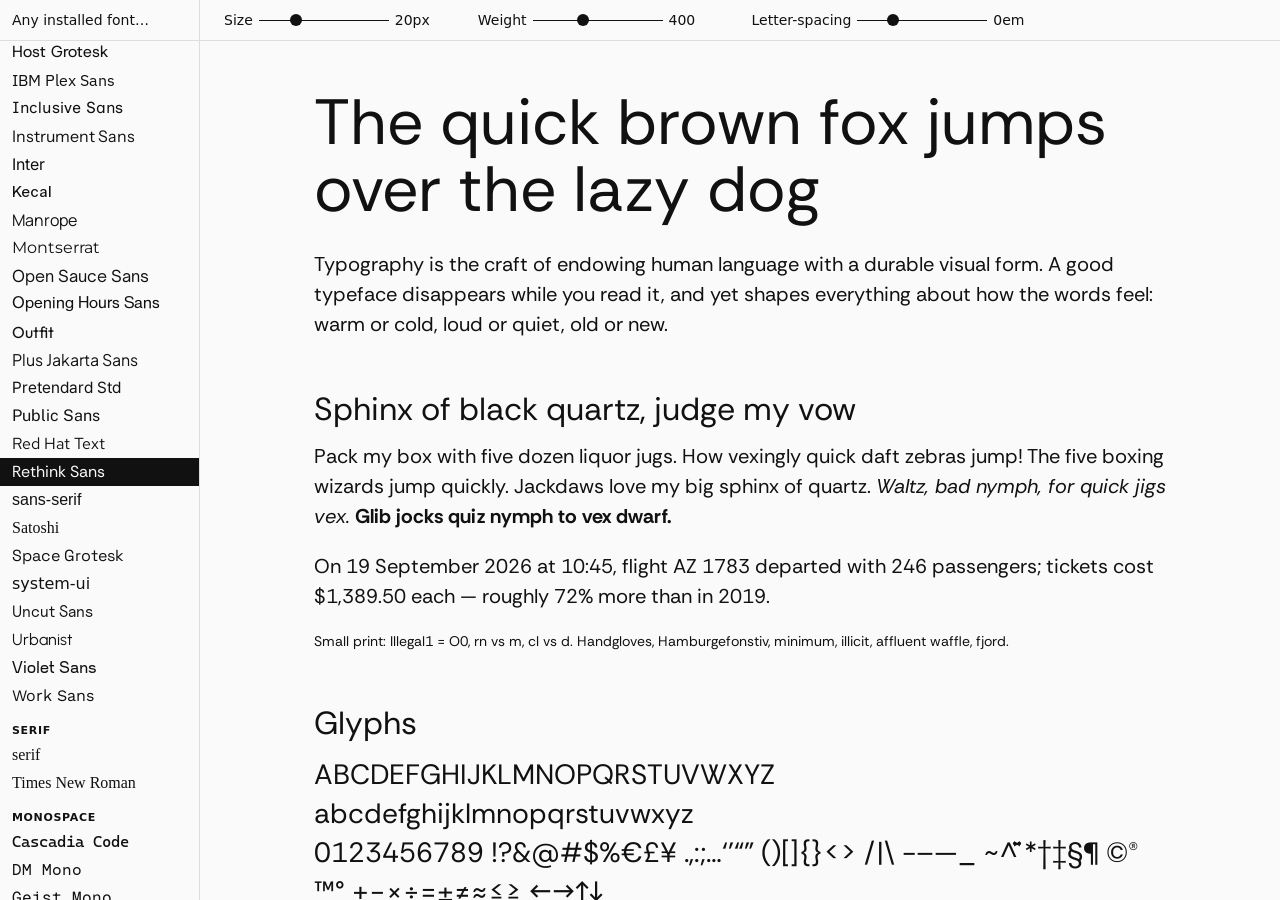
==== site/index.html @ 4ddc8535 "Gray for borders, scrollbars and hover; match bar heights" ====
<!DOCTYPE html>
<html lang="en">

<head>
  <meta charset="utf-8">
  <meta name="viewport" content="width=device-width, initial-scale=1">
  <title>typecase</title>
  <!-- fonts.css and fonts.js are generated: edit fonts.toml, then run `uv run build.py` -->
  <link rel="preconnect" href="https://fonts.googleapis.com">
  <link rel="preconnect" href="https://fonts.gstatic.com" crossorigin>
  <link rel="stylesheet" href="fonts.css">
  <style>
    /* the only colours on the page; gray is for borders, scrollbars and the hover highlight */
    :root {
      --light: #fafafa;
      --dark: #111;
      --gray: #ddd;
      --bar: 41px; /* height of the custom font field and the controls bar */
    }

    * {
      box-sizing: border-box;
    }

    body {
      margin: 0;
      height: 100vh;
      display: grid;
      grid-template-columns: 200px 1fr;
      background: var(--light);
      color: var(--dark);
      font: 14px system-ui, sans-serif;
    }

    /* thin scrollbars that only show while the pointer is over the pane */
    #fonts,
    #scroll {
      scrollbar-width: thin;
      scrollbar-color: transparent transparent;
    }

    #fonts:hover,
    #scroll:hover {
      scrollbar-color: var(--gray) transparent;
    }

    /* left panel: custom font field on top, scrolling font list below */
    aside {
      display: flex;
      flex-direction: column;
      min-height: 0;
      border-right: 1px solid var(--gray);
    }

    #fonts {
      flex: 1;
      overflow-y: auto;
    }

    #custom {
      width: 100%;
      padding: 0 12px;
      height: var(--bar);
      flex: none;
      border: 0;
      border-bottom: 1px solid var(--gray);
      background: none;
      color: inherit;
      font: inherit;
      outline: none;
    }

    #custom::placeholder {
      color: inherit;
      opacity: 1;
    }

    #fonts button {
      display: block;
      width: 100%;
      padding: 4px 12px;
      border: 0;
      background: none;
      color: inherit;
      font-size: 16px;
      line-height: 20px; /* fixed, so rows don't shift as each font loads */
      text-align: left;
      white-space: nowrap;
      overflow: hidden;
      text-overflow: ellipsis;
      cursor: pointer;
    }

    #fonts h2 {
      margin: 0;
      padding: 14px 12px 4px;
      font-size: 11px;
      font-weight: 600;
      text-transform: uppercase;
      letter-spacing: 0.06em;
    }

    #fonts button:hover {
      background: var(--gray);
    }

    #fonts button[aria-pressed="true"] {
      background: var(--dark);
      color: var(--light);
    }

    /* installed-only font that this device doesn't have */
    #fonts button.missing {
      text-decoration: line-through;
    }

    /* right side: top bar + sample */
    main {
      display: flex;
      flex-direction: column;
      min-width: 0;
      min-height: 0;
    }

    #controls {
      display: flex;
      flex-wrap: wrap;
      gap: 8px 20px;
      align-items: center;
      min-height: var(--bar); /* one row matches the custom font field; grows when it wraps */
      padding: 6px 24px;
      border-bottom: 1px solid var(--gray);
    }

    #controls label {
      display: flex;
      align-items: center;
      gap: 6px;
    }

    /* sliders drawn by hand: the native ones bring their own greys */
    #controls input {
      margin: 0;
      width: 130px;
      height: 16px;
      appearance: none;
      background: linear-gradient(var(--dark), var(--dark)) center / 100% 1px no-repeat;
      cursor: pointer;
    }

    #controls input::-webkit-slider-thumb {
      appearance: none;
      width: 12px;
      height: 12px;
      border-radius: 50%;
      background: var(--dark);
    }

    #controls input::-moz-range-thumb {
      width: 12px;
      height: 12px;
      border: 0;
      border-radius: 50%;
      background: var(--dark);
    }

    #controls span {
      min-width: 4.5em;
      font-variant-numeric: tabular-nums;
    }

    #scroll {
      flex: 1;
      overflow-y: auto;
    }

    #sample {
      max-width: 900px;
      margin: 0 auto;
      padding: 48px 24px;
      font-size: 20px;
      outline: none;
    }

    /* set per element so em scales with each element's own font size */
    #sample,
    #sample * {
      letter-spacing: calc(var(--tracking, 0) * 1em);
    }

    /* headings follow the weight slider; <strong> stays relatively bolder */
    #sample h1,
    #sample h2 {
      font-weight: inherit;
    }

    #sample h1 {
      font-size: 3.2em;
      line-height: 1.05;
      margin: 0 0 0.4em;
    }

    #sample h2 {
      font-size: 1.6em;
      line-height: 1.2;
      margin: 1.6em 0 0.4em;
    }

    #sample p {
      line-height: 1.5;
      margin: 0 0 1em;
    }

    #sample .glyphs {
      font-size: 1.4em;
      line-height: 1.4;
      word-break: break-all;
    }

    #sample .small {
      font-size: 0.7em;
    }
  </style>
</head>

<body>

  <aside>
    <input type="text" id="custom" placeholder="Any installed font…">
    <nav id="fonts"></nav>
  </aside>

  <main>
    <div id="controls">
      <label>Size
        <input type="range" id="size" min="10" max="48" value="20">
        <span id="sizeLabel"></span>
      </label>
      <label>Weight
        <input type="range" id="weight" min="100" max="900" step="100" value="400">
        <span id="weightLabel"></span>
      </label>
      <label>Letter-spacing
        <input type="range" id="tracking" min="-0.1" max="0.3" step="0.005" value="0">
        <span id="trackingLabel"></span>
      </label>
    </div>

    <div id="scroll">
      <!-- contenteditable: click and type to try your own text -->
      <div id="sample" contenteditable="true" spellcheck="false">
        <h1>The quick brown fox jumps over the lazy dog</h1>
        <p>Typography is the craft of endowing human language with a durable visual form. A good typeface disappears
          while you read it, and yet shapes everything about how the words feel: warm or cold, loud or quiet, old or
          new.</p>

        <h2>Sphinx of black quartz, judge my vow</h2>
        <p>Pack my box with five dozen liquor jugs. How vexingly quick daft zebras jump! The five boxing wizards jump
          quickly. Jackdaws love my big sphinx of quartz. <em>Waltz, bad nymph, for quick jigs vex.</em> <strong>Glib
            jocks quiz nymph to vex dwarf.</strong></p>
        <p>On 19 September 2026 at 10:45, flight AZ 1783 departed with 246 passengers; tickets cost $1,389.50 each —
          roughly 72% more than in 2019.</p>
        <p class="small">Small print: Illegal1 = O0, rn vs m, cl vs d. Handgloves, Hamburgefonstiv, minimum, illicit,
          affluent waffle, fjord.</p>

        <h2>Glyphs</h2>
        <p class="glyphs">ABCDEFGHIJKLMNOPQRSTUVWXYZ<br>abcdefghijklmnopqrstuvwxyz<br>0123456789 !?&amp;@#$%€£¥
          .,:;…‘’“” ()[]{}&lt;&gt; /|\ -–—_ ~^`´¨ *†‡§¶ ©®™° +−×÷=±≠≈≤≥ ←→↑↓</p>
      </div>
    </div>
  </main>

  <script src="fonts.js"></script>
  <script>
    // FONTS and INSTALLED_ONLY come from fonts.js; each category is alpha-sorted automatically
    // generic keywords must stay unquoted, or CSS treats them as family names
    const GENERIC = ['system-ui', 'serif', 'sans-serif', 'monospace', 'cursive', 'fantasy', 'ui-serif', 'ui-sans-serif', 'ui-monospace', 'ui-rounded'];
    const cssFamily = name => GENERIC.includes(name.toLowerCase()) ? name.toLowerCase() : `"${name}"`;

    const $ = id => document.getElementById(id);
    const sample = $('sample'), list = $('fonts'), custom = $('custom');
    const size = $('size'), weight = $('weight'), tracking = $('tracking');

    // an installed font changes the text width against at least one of two different fallbacks
    const ctx = document.createElement('canvas').getContext('2d');
    const width = family => { ctx.font = `72px ${family}`; return ctx.measureText('mmwwli 0O1').width; };
    const isInstalled = name => ['serif', 'monospace'].some(g => width(`"${name}", ${g}`) !== width(g));

    let current = 'Rethink Sans';  // font shown on load

    for (const [category, names] of Object.entries(FONTS)) {
      const h = document.createElement('h2');
      h.textContent = category;
      list.append(h);
      names.sort((a, b) => a.localeCompare(b, 'en', { sensitivity: 'base' }));
      for (const name of names) {
        const b = document.createElement('button');
        b.textContent = name;
        b.style.fontFamily = cssFamily(name);
        b.addEventListener('click', () => { current = name; custom.value = ''; update(); });
        if (INSTALLED_ONLY.includes(name) && !isInstalled(name)) {
          b.className = 'missing';
          b.style.fontFamily = '';
          b.title = "Can't be hosted (license), so it only shows on devices that have it installed";
        }
        list.append(b);
      }
    }

    function update() {
      // custom field wins if filled in; fallback font makes a missing font obvious
      const name = custom.value.trim() || current;
      sample.style.fontFamily = `${cssFamily(name)}, "Comic Sans MS", cursive`;
      sample.style.fontSize = size.value + 'px';
      sample.style.fontWeight = weight.value;
      sample.style.setProperty('--tracking', tracking.value);

      $('sizeLabel').textContent = size.value + 'px';
      $('weightLabel').textContent = weight.value;
      $('trackingLabel').textContent = tracking.value + 'em';
      for (const b of list.querySelectorAll('button'))
        b.setAttribute('aria-pressed', !custom.value.trim() && b.textContent === current);
    }

    // double-click a slider to reset it
    for (const slider of [size, weight, tracking]) {
      slider.addEventListener('input', update);
      slider.addEventListener('dblclick', () => { slider.value = slider.defaultValue; update(); });
    }
    custom.addEventListener('input', update);
    update();
    list.querySelector('[aria-pressed="true"]')?.scrollIntoView({ block: 'center' });
  </script>
</body>

</html>
---- site/fonts.css ----
/* generated by build.py from fonts.toml, do not edit */
@import url("https://fonts.googleapis.com/css2?family=Cascadia+Code:ital,wght@0,200..700;1,200..700&family=DM+Mono:ital,wght@0,300;0,400;0,500;1,300;1,400;1,500&family=DM+Sans:ital,wght@0,100..1000;1,100..1000&family=Geist:ital,wght@0,100..900;1,100..900&family=Geist+Mono:ital,wght@0,100..900;1,100..900&family=Geist+Pixel&family=Google+Sans+Code:ital,wght@0,300..800;1,300..800&family=Host+Grotesk:ital,wght@0,300..800;1,300..800&family=IBM+Plex+Mono:ital,wght@0,100;0,200;0,300;0,400;0,500;0,600;0,700;1,100;1,200;1,300;1,400;1,500;1,600;1,700&family=IBM+Plex+Sans:ital,wght@0,100..700;1,100..700&family=Inclusive+Sans:ital,wght@0,300..700;1,300..700&family=Inconsolata:wght@200..900&display=swap");
@import url("https://fonts.googleapis.com/css2?family=Instrument+Sans:ital,wght@0,400..700;1,400..700&family=Inter:ital,wght@0,100..900;1,100..900&family=JetBrains+Mono:ital,wght@0,100..800;1,100..800&family=Manrope:wght@200..800&family=Montserrat:ital,wght@0,100..900;1,100..900&family=Outfit:wght@100..900&family=Plus+Jakarta+Sans:ital,wght@0,200..800;1,200..800&family=Public+Sans:ital,wght@0,100..900;1,100..900&family=Red+Hat+Mono:ital,wght@0,300..700;1,300..700&family=Red+Hat+Text:ital,wght@0,300..700;1,300..700&family=Reddit+Mono:wght@200..900&family=Rethink+Sans:ital,wght@0,400..800;1,400..800&display=swap");
@import url("https://fonts.googleapis.com/css2?family=Space+Grotesk:wght@300..700&family=Space+Mono:ital,wght@0,400;0,700;1,400;1,700&family=Urbanist:ital,wght@0,100..900;1,100..900&family=Victor+Mono:ital,wght@0,100..700;1,100..700&family=Work+Sans:ital,wght@0,100..900;1,100..900&display=swap");
@import url("https://api.fontshare.com/v2/css?f[]=general-sans@1,2&display=swap");
@import url("https://api.fontshare.com/v2/css?f[]=satoshi@1,2&display=swap");

@font-face {
  font-family: "Apfel Grotezk";
  src: url("fonts/apfel-grotezk/apfelgrotezk-brukt.woff2") format("woff2");
  font-weight: 300;
  font-style: normal;
  font-display: swap;
}

@font-face {
  font-family: "Apfel Grotezk";
  src: url("fonts/apfel-grotezk/apfelgrotezk-regular.woff2") format("woff2");
  font-weight: 400;
  font-style: normal;
  font-display: swap;
}

@font-face {
  font-family: "Apfel Grotezk";
  src: url("fonts/apfel-grotezk/apfelgrotezk-mittel.woff2") format("woff2");
  font-weight: 500;
  font-style: normal;
  font-display: swap;
}

@font-face {
  font-family: "Apfel Grotezk";
  src: url("fonts/apfel-grotezk/apfelgrotezk-fett.woff2") format("woff2");
  font-weight: 700;
  font-style: normal;
  font-display: swap;
}

@font-face {
  font-family: "Apfel Grotezk";
  src: url("fonts/apfel-grotezk/apfelgrotezk-satt.woff2") format("woff2");
  font-weight: 900;
  font-style: normal;
  font-display: swap;
}

@font-face {
  font-family: "Aspekta";
  src: url("fonts/aspekta/aspekta-50.woff2") format("woff2");
  font-weight: 50;
  font-style: normal;
  font-display: swap;
}

@font-face {
  font-family: "Aspekta";
  src: url("fonts/aspekta/aspekta-100.woff2") format("woff2");
  font-weight: 100;
  font-style: normal;
  font-display: swap;
}

@font-face {
  font-family: "Aspekta";
  src: url("fonts/aspekta/aspekta-150.woff2") format("woff2");
  font-weight: 150;
  font-style: normal;
  font-display: swap;
}

@font-face {
  font-family: "Aspekta";
  src: url("fonts/aspekta/aspekta-200.woff2") format("woff2");
  font-weight: 200;
  font-style: normal;
  font-display: swap;
}

@font-face {
  font-family: "Aspekta";
  src: url("fonts/aspekta/aspekta-250.woff2") format("woff2");
  font-weight: 250;
  font-style: normal;
  font-display: swap;
}

@font-face {
  font-family: "Aspekta";
  src: url("fonts/aspekta/aspekta-300.woff2") format("woff2");
  font-weight: 300;
  font-style: normal;
  font-display: swap;
}

@font-face {
  font-family: "Aspekta";
  src: url("fonts/aspekta/aspekta-350.woff2") format("woff2");
  font-weight: 350;
  font-style: normal;
  font-display: swap;
}

@font-face {
  font-family: "Aspekta";
  src: url("fonts/aspekta/aspekta-400.woff2") format("woff2");
  font-weight: 400;
  font-style: normal;
  font-display: swap;
}

@font-face {
  font-family: "Aspekta";
  src: url("fonts/aspekta/aspekta-450.woff2") format("woff2");
  font-weight: 450;
  font-style: normal;
  font-display: swap;
}

@font-face {
  font-family: "Aspekta";
  src: url("fonts/aspekta/aspekta-500.woff2") format("woff2");
  font-weight: 500;
  font-style: normal;
  font-display: swap;
}

@font-face {
  font-family: "Aspekta";
  src: url("fonts/aspekta/aspekta-550.woff2") format("woff2");
  font-weight: 550;
  font-style: normal;
  font-display: swap;
}

@font-face {
  font-family: "Aspekta";
  src: url("fonts/aspekta/aspekta-600.woff2") format("woff2");
  font-weight: 600;
  font-style: normal;
  font-display: swap;
}

@font-face {
  font-family: "Aspekta";
  src: url("fonts/aspekta/aspekta-650.woff2") format("woff2");
  font-weight: 650;
  font-style: normal;
  font-display: swap;
}

@font-face {
  font-family: "Aspekta";
  src: url("fonts/aspekta/aspekta-700.woff2") format("woff2");
  font-weight: 700;
  font-style: normal;
  font-display: swap;
}

@font-face {
  font-family: "Aspekta";
  src: url("fonts/aspekta/aspekta-750.woff2") format("woff2");
  font-weight: 750;
  font-style: normal;
  font-display: swap;
}

@font-face {
  font-family: "Aspekta";
  src: url("fonts/aspekta/aspekta-800.woff2") format("woff2");
  font-weight: 800;
  font-style: normal;
  font-display: swap;
}

@font-face {
  font-family: "Aspekta";
  src: url("fonts/aspekta/aspekta-850.woff2") format("woff2");
  font-weight: 850;
  font-style: normal;
  font-display: swap;
}

@font-face {
  font-family: "Aspekta";
  src: url("fonts/aspekta/aspekta-900.woff2") format("woff2");
  font-weight: 900;
  font-style: normal;
  font-display: swap;
}

@font-face {
  font-family: "Aspekta";
  src: url("fonts/aspekta/aspekta-950.woff2") format("woff2");
  font-weight: 950;
  font-style: normal;
  font-display: swap;
}

@font-face {
  font-family: "Aspekta";
  src: url("fonts/aspekta/aspekta-1000.woff2") format("woff2");
  font-weight: 1000;
  font-style: normal;
  font-display: swap;
}

@font-face {
  font-family: "AUTHENTIC Sans";
  src: url("fonts/authentic-sans/authentic-sans-60.woff2") format("woff2");
  font-weight: 300;
  font-style: normal;
  font-display: swap;
}

@font-face {
  font-family: "AUTHENTIC Sans";
  src: url("fonts/authentic-sans/authentic-sans-90.woff2") format("woff2");
  font-weight: 400;
  font-style: normal;
  font-display: swap;
}

@font-face {
  font-family: "AUTHENTIC Sans";
  src: url("fonts/authentic-sans/authentic-sans-130.woff2") format("woff2");
  font-weight: 600;
  font-style: normal;
  font-display: swap;
}

@font-face {
  font-family: "AUTHENTIC Sans";
  src: url("fonts/authentic-sans/authentic-sans-150.woff2") format("woff2");
  font-weight: 700;
  font-style: normal;
  font-display: swap;
}

@font-face {
  font-family: "BDO Grotesk";
  src: url("fonts/bdo-grotesk/bdogrotesk-light.woff2") format("woff2");
  font-weight: 300;
  font-style: normal;
  font-display: swap;
}

@font-face {
  font-family: "BDO Grotesk";
  src: url("fonts/bdo-grotesk/bdogrotesk-regular.woff2") format("woff2");
  font-weight: 400;
  font-style: normal;
  font-display: swap;
}

@font-face {
  font-family: "BDO Grotesk";
  src: url("fonts/bdo-grotesk/bdogrotesk-medium.woff2") format("woff2");
  font-weight: 500;
  font-style: normal;
  font-display: swap;
}

@font-face {
  font-family: "BDO Grotesk";
  src: url("fonts/bdo-grotesk/bdogrotesk-demibold.woff2") format("woff2");
  font-weight: 600;
  font-style: normal;
  font-display: swap;
}

@font-face {
  font-family: "BDO Grotesk";
  src: url("fonts/bdo-grotesk/bdogrotesk-bold.woff2") format("woff2");
  font-weight: 700;
  font-style: normal;
  font-display: swap;
}

@font-face {
  font-family: "BDO Grotesk";
  src: url("fonts/bdo-grotesk/bdogrotesk-extrabold.woff2") format("woff2");
  font-weight: 800;
  font-style: normal;
  font-display: swap;
}

@font-face {
  font-family: "BDO Grotesk";
  src: url("fonts/bdo-grotesk/bdogrotesk-black.woff2") format("woff2");
  font-weight: 900;
  font-style: normal;
  font-display: swap;
}

@font-face {
  font-family: "Breite Grotesk";
  src: url("fonts/breite-grotesk/breitegrotesk-regular.woff2") format("woff2");
  font-weight: 400;
  font-style: normal;
  font-display: swap;
}

@font-face {
  font-family: "Haskoy";
  src: url("fonts/haskoy/haskoy-thin.woff2") format("woff2");
  font-weight: 100;
  font-style: normal;
  font-display: swap;
}

@font-face {
  font-family: "Haskoy";
  src: url("fonts/haskoy/haskoy-extralight.woff2") format("woff2");
  font-weight: 200;
  font-style: normal;
  font-display: swap;
}

@font-face {
  font-family: "Haskoy";
  src: url("fonts/haskoy/haskoy-light.woff2") format("woff2");
  font-weight: 300;
  font-style: normal;
  font-display: swap;
}

@font-face {
  font-family: "Haskoy";
  src: url("fonts/haskoy/haskoy-regular.woff2") format("woff2");
  font-weight: 400;
  font-style: normal;
  font-display: swap;
}

@font-face {
  font-family: "Haskoy";
  src: url("fonts/haskoy/haskoy-medium.woff2") format("woff2");
  font-weight: 500;
  font-style: normal;
  font-display: swap;
}

@font-face {
  font-family: "Haskoy";
  src: url("fonts/haskoy/haskoy-semibold.woff2") format("woff2");
  font-weight: 600;
  font-style: normal;
  font-display: swap;
}

@font-face {
  font-family: "Haskoy";
  src: url("fonts/haskoy/haskoy-bold.woff2") format("woff2");
  font-weight: 700;
  font-style: normal;
  font-display: swap;
}

@font-face {
  font-family: "Haskoy";
  src: url("fonts/haskoy/haskoy-extrabold.woff2") format("woff2");
  font-weight: 800;
  font-style: normal;
  font-display: swap;
}

@font-face {
  font-family: "Haskoy";
  src: url("fonts/haskoy/haskoy-thinitalic.woff2") format("woff2");
  font-weight: 100;
  font-style: italic;
  font-display: swap;
}

@font-face {
  font-family: "Haskoy";
  src: url("fonts/haskoy/haskoy-extralightitalic.woff2") format("woff2");
  font-weight: 200;
  font-style: italic;
  font-display: swap;
}

@font-face {
  font-family: "Haskoy";
  src: url("fonts/haskoy/haskoy-lightitalic.woff2") format("woff2");
  font-weight: 300;
  font-style: italic;
  font-display: swap;
}

@font-face {
  font-family: "Haskoy";
  src: url("fonts/haskoy/haskoy-italic.woff2") format("woff2");
  font-weight: 400;
  font-style: italic;
  font-display: swap;
}

@font-face {
  font-family: "Haskoy";
  src: url("fonts/haskoy/haskoy-mediumitalic.woff2") format("woff2");
  font-weight: 500;
  font-style: italic;
  font-display: swap;
}

@font-face {
  font-family: "Haskoy";
  src: url("fonts/haskoy/haskoy-semibolditalic.woff2") format("woff2");
  font-weight: 600;
  font-style: italic;
  font-display: swap;
}

@font-face {
  font-family: "Haskoy";
  src: url("fonts/haskoy/haskoy-bolditalic.woff2") format("woff2");
  font-weight: 700;
  font-style: italic;
  font-display: swap;
}

@font-face {
  font-family: "Haskoy";
  src: url("fonts/haskoy/haskoy-extrabolditalic.woff2") format("woff2");
  font-weight: 800;
  font-style: italic;
  font-display: swap;
}

@font-face {
  font-family: "Ioskeley Mono";
  src: url("fonts/ioskeley-mono/ioskeleymono-thin.woff2") format("woff2");
  font-weight: 100;
  font-style: normal;
  font-display: swap;
}

@font-face {
  font-family: "Ioskeley Mono";
  src: url("fonts/ioskeley-mono/ioskeleymono-extralight.woff2") format("woff2");
  font-weight: 200;
  font-style: normal;
  font-display: swap;
}

@font-face {
  font-family: "Ioskeley Mono";
  src: url("fonts/ioskeley-mono/ioskeleymono-light.woff2") format("woff2");
  font-weight: 300;
  font-style: normal;
  font-display: swap;
}

@font-face {
  font-family: "Ioskeley Mono";
  src: url("fonts/ioskeley-mono/ioskeleymono-semilight.woff2") format("woff2");
  font-weight: 350;
  font-style: normal;
  font-display: swap;
}

@font-face {
  font-family: "Ioskeley Mono";
  src: url("fonts/ioskeley-mono/ioskeleymono-regular.woff2") format("woff2");
  font-weight: 400;
  font-style: normal;
  font-display: swap;
}

@font-face {
  font-family: "Ioskeley Mono";
  src: url("fonts/ioskeley-mono/ioskeleymono-medium.woff2") format("woff2");
  font-weight: 500;
  font-style: normal;
  font-display: swap;
}

@font-face {
  font-family: "Ioskeley Mono";
  src: url("fonts/ioskeley-mono/ioskeleymono-semibold.woff2") format("woff2");
  font-weight: 600;
  font-style: normal;
  font-display: swap;
}

@font-face {
  font-family: "Ioskeley Mono";
  src: url("fonts/ioskeley-mono/ioskeleymono-bold.woff2") format("woff2");
  font-weight: 700;
  font-style: normal;
  font-display: swap;
}

@font-face {
  font-family: "Ioskeley Mono";
  src: url("fonts/ioskeley-mono/ioskeleymono-extrabold.woff2") format("woff2");
  font-weight: 800;
  font-style: normal;
  font-display: swap;
}

@font-face {
  font-family: "Ioskeley Mono";
  src: url("fonts/ioskeley-mono/ioskeleymono-black.woff2") format("woff2");
  font-weight: 900;
  font-style: normal;
  font-display: swap;
}

@font-face {
  font-family: "Ioskeley Mono";
  src: url("fonts/ioskeley-mono/ioskeleymono-thinitalic.woff2") format("woff2");
  font-weight: 100;
  font-style: italic;
  font-display: swap;
}

@font-face {
  font-family: "Ioskeley Mono";
  src: url("fonts/ioskeley-mono/ioskeleymono-extralightitalic.woff2") format("woff2");
  font-weight: 200;
  font-style: italic;
  font-display: swap;
}

@font-face {
  font-family: "Ioskeley Mono";
  src: url("fonts/ioskeley-mono/ioskeleymono-lightitalic.woff2") format("woff2");
  font-weight: 300;
  font-style: italic;
  font-display: swap;
}

@font-face {
  font-family: "Ioskeley Mono";
  src: url("fonts/ioskeley-mono/ioskeleymono-semilightitalic.woff2") format("woff2");
  font-weight: 350;
  font-style: italic;
  font-display: swap;
}

@font-face {
  font-family: "Ioskeley Mono";
  src: url("fonts/ioskeley-mono/ioskeleymono-italic.woff2") format("woff2");
  font-weight: 400;
  font-style: italic;
  font-display: swap;
}

@font-face {
  font-family: "Ioskeley Mono";
  src: url("fonts/ioskeley-mono/ioskeleymono-mediumitalic.woff2") format("woff2");
  font-weight: 500;
  font-style: italic;
  font-display: swap;
}

@font-face {
  font-family: "Ioskeley Mono";
  src: url("fonts/ioskeley-mono/ioskeleymono-semibolditalic.woff2") format("woff2");
  font-weight: 600;
  font-style: italic;
  font-display: swap;
}

@font-face {
  font-family: "Ioskeley Mono";
  src: url("fonts/ioskeley-mono/ioskeleymono-bolditalic.woff2") format("woff2");
  font-weight: 700;
  font-style: italic;
  font-display: swap;
}

@font-face {
  font-family: "Ioskeley Mono";
  src: url("fonts/ioskeley-mono/ioskeleymono-extrabolditalic.woff2") format("woff2");
  font-weight: 800;
  font-style: italic;
  font-display: swap;
}

@font-face {
  font-family: "Ioskeley Mono";
  src: url("fonts/ioskeley-mono/ioskeleymono-blackitalic.woff2") format("woff2");
  font-weight: 900;
  font-style: italic;
  font-display: swap;
}

@font-face {
  font-family: "Kecal";
  src: url("fonts/kecal/kecalvf.woff2") format("woff2");
  font-weight: 200 800;
  font-style: normal;
  font-display: swap;
}

@font-face {
  font-family: "Monaspace Neon Var";
  src: url("fonts/monaspace-neon-var/monaspace-neon-var.woff2") format("woff2");
  font-weight: 200 800;
  font-stretch: 100% 125%;
  font-style: oblique -0deg 11deg;
  font-display: swap;
}

@font-face {
  font-family: "Open Sauce Sans";
  src: url("fonts/open-sauce-sans/opensaucesans-light.woff2") format("woff2");
  font-weight: 300;
  font-style: normal;
  font-display: swap;
}

@font-face {
  font-family: "Open Sauce Sans";
  src: url("fonts/open-sauce-sans/opensaucesans-regular.woff2") format("woff2");
  font-weight: 400;
  font-style: normal;
  font-display: swap;
}

@font-face {
  font-family: "Open Sauce Sans";
  src: url("fonts/open-sauce-sans/opensaucesans-medium.woff2") format("woff2");
  font-weight: 500;
  font-style: normal;
  font-display: swap;
}

@font-face {
  font-family: "Open Sauce Sans";
  src: url("fonts/open-sauce-sans/opensaucesans-semibold.woff2") format("woff2");
  font-weight: 600;
  font-style: normal;
  font-display: swap;
}

@font-face {
  font-family: "Open Sauce Sans";
  src: url("fonts/open-sauce-sans/opensaucesans-bold.woff2") format("woff2");
  font-weight: 700;
  font-style: normal;
  font-display: swap;
}

@font-face {
  font-family: "Open Sauce Sans";
  src: url("fonts/open-sauce-sans/opensaucesans-extrabold.woff2") format("woff2");
  font-weight: 800;
  font-style: normal;
  font-display: swap;
}

@font-face {
  font-family: "Open Sauce Sans";
  src: url("fonts/open-sauce-sans/opensaucesans-black.woff2") format("woff2");
  font-weight: 900;
  font-style: normal;
  font-display: swap;
}

@font-face {
  font-family: "Open Sauce Sans";
  src: url("fonts/open-sauce-sans/opensaucesans-lightitalic.woff2") format("woff2");
  font-weight: 300;
  font-style: italic;
  font-display: swap;
}

@font-face {
  font-family: "Open Sauce Sans";
  src: url("fonts/open-sauce-sans/opensaucesans-italic.woff2") format("woff2");
  font-weight: 400;
  font-style: italic;
  font-display: swap;
}

@font-face {
  font-family: "Open Sauce Sans";
  src: url("fonts/open-sauce-sans/opensaucesans-mediumitalic.woff2") format("woff2");
  font-weight: 500;
  font-style: italic;
  font-display: swap;
}

@font-face {
  font-family: "Open Sauce Sans";
  src: url("fonts/open-sauce-sans/opensaucesans-semibolditalic.woff2") format("woff2");
  font-weight: 600;
  font-style: italic;
  font-display: swap;
}

@font-face {
  font-family: "Open Sauce Sans";
  src: url("fonts/open-sauce-sans/opensaucesans-bolditalic.woff2") format("woff2");
  font-weight: 700;
  font-style: italic;
  font-display: swap;
}

@font-face {
  font-family: "Open Sauce Sans";
  src: url("fonts/open-sauce-sans/opensaucesans-extrabolditalic.woff2") format("woff2");
  font-weight: 800;
  font-style: italic;
  font-display: swap;
}

@font-face {
  font-family: "Open Sauce Sans";
  src: url("fonts/open-sauce-sans/opensaucesans-blackitalic.woff2") format("woff2");
  font-weight: 900;
  font-style: italic;
  font-display: swap;
}

@font-face {
  font-family: "Opening Hours Sans";
  src: url("fonts/opening-hours-sans/openinghourssans-regular.woff2") format("woff2");
  font-weight: 400;
  font-style: normal;
  font-display: swap;
}

@font-face {
  font-family: "Pretendard Std";
  src: url("fonts/pretendard-std/pretendardstd-thin.woff2") format("woff2");
  font-weight: 100;
  font-style: normal;
  font-display: swap;
}

@font-face {
  font-family: "Pretendard Std";
  src: url("fonts/pretendard-std/pretendardstd-extralight.woff2") format("woff2");
  font-weight: 200;
  font-style: normal;
  font-display: swap;
}

@font-face {
  font-family: "Pretendard Std";
  src: url("fonts/pretendard-std/pretendardstd-light.woff2") format("woff2");
  font-weight: 300;
  font-style: normal;
  font-display: swap;
}

@font-face {
  font-family: "Pretendard Std";
  src: url("fonts/pretendard-std/pretendardstd-regular.woff2") format("woff2");
  font-weight: 400;
  font-style: normal;
  font-display: swap;
}

@font-face {
  font-family: "Pretendard Std";
  src: url("fonts/pretendard-std/pretendardstd-medium.woff2") format("woff2");
  font-weight: 500;
  font-style: normal;
  font-display: swap;
}

@font-face {
  font-family: "Pretendard Std";
  src: url("fonts/pretendard-std/pretendardstd-semibold.woff2") format("woff2");
  font-weight: 600;
  font-style: normal;
  font-display: swap;
}

@font-face {
  font-family: "Pretendard Std";
  src: url("fonts/pretendard-std/pretendardstd-bold.woff2") format("woff2");
  font-weight: 700;
  font-style: normal;
  font-display: swap;
}

@font-face {
  font-family: "Pretendard Std";
  src: url("fonts/pretendard-std/pretendardstd-extrabold.woff2") format("woff2");
  font-weight: 800;
  font-style: normal;
  font-display: swap;
}

@font-face {
  font-family: "Pretendard Std";
  src: url("fonts/pretendard-std/pretendardstd-black.woff2") format("woff2");
  font-weight: 900;
  font-style: normal;
  font-display: swap;
}

@font-face {
  font-family: "Terminal Grotesque";
  src: url("fonts/terminal-grotesque/terminal-grotesque.woff2") format("woff2");
  font-weight: 400;
  font-style: normal;
  font-display: swap;
}

@font-face {
  font-family: "Terminal Grotesque Open";
  src: url("fonts/terminal-grotesque-open/terminal-grotesque-open.woff2") format("woff2");
  font-weight: 400;
  font-style: normal;
  font-display: swap;
}

@font-face {
  font-family: "Uncut Sans";
  src: url("fonts/uncut-sans/uncutsans-light.woff2") format("woff2");
  font-weight: 300;
  font-style: normal;
  font-display: swap;
}

@font-face {
  font-family: "Uncut Sans";
  src: url("fonts/uncut-sans/uncutsans-book.woff2") format("woff2");
  font-weight: 350;
  font-style: normal;
  font-display: swap;
}

@font-face {
  font-family: "Uncut Sans";
  src: url("fonts/uncut-sans/uncutsans-regular.woff2") format("woff2");
  font-weight: 400;
  font-style: normal;
  font-display: swap;
}

@font-face {
  font-family: "Uncut Sans";
  src: url("fonts/uncut-sans/uncutsans-medium.woff2") format("woff2");
  font-weight: 500;
  font-style: normal;
  font-display: swap;
}

@font-face {
  font-family: "Uncut Sans";
  src: url("fonts/uncut-sans/uncutsans-semibold.woff2") format("woff2");
  font-weight: 600;
  font-style: normal;
  font-display: swap;
}

@font-face {
  font-family: "Uncut Sans";
  src: url("fonts/uncut-sans/uncutsans-bold.woff2") format("woff2");
  font-weight: 700;
  font-style: normal;
  font-display: swap;
}

@font-face {
  font-family: "Uncut Sans";
  src: url("fonts/uncut-sans/uncutsans-lightitalic.woff2") format("woff2");
  font-weight: 300;
  font-style: italic;
  font-display: swap;
}

@font-face {
  font-family: "Uncut Sans";
  src: url("fonts/uncut-sans/uncutsans-bookitalic.woff2") format("woff2");
  font-weight: 350;
  font-style: italic;
  font-display: swap;
}

@font-face {
  font-family: "Uncut Sans";
  src: url("fonts/uncut-sans/uncutsans-regularitalic.woff2") format("woff2");
  font-weight: 400;
  font-style: italic;
  font-display: swap;
}

@font-face {
  font-family: "Uncut Sans";
  src: url("fonts/uncut-sans/uncutsans-mediumitalic.woff2") format("woff2");
  font-weight: 500;
  font-style: italic;
  font-display: swap;
}

@font-face {
  font-family: "Uncut Sans";
  src: url("fonts/uncut-sans/uncutsans-semibolditalic.woff2") format("woff2");
  font-weight: 600;
  font-style: italic;
  font-display: swap;
}

@font-face {
  font-family: "Uncut Sans";
  src: url("fonts/uncut-sans/uncutsans-bolditalic.woff2") format("woff2");
  font-weight: 700;
  font-style: italic;
  font-display: swap;
}

@font-face {
  font-family: "Violet Sans";
  src: url("fonts/violet-sans/violetsans-regular.woff2") format("woff2");
  font-weight: 400;
  font-style: normal;
  font-display: swap;
}
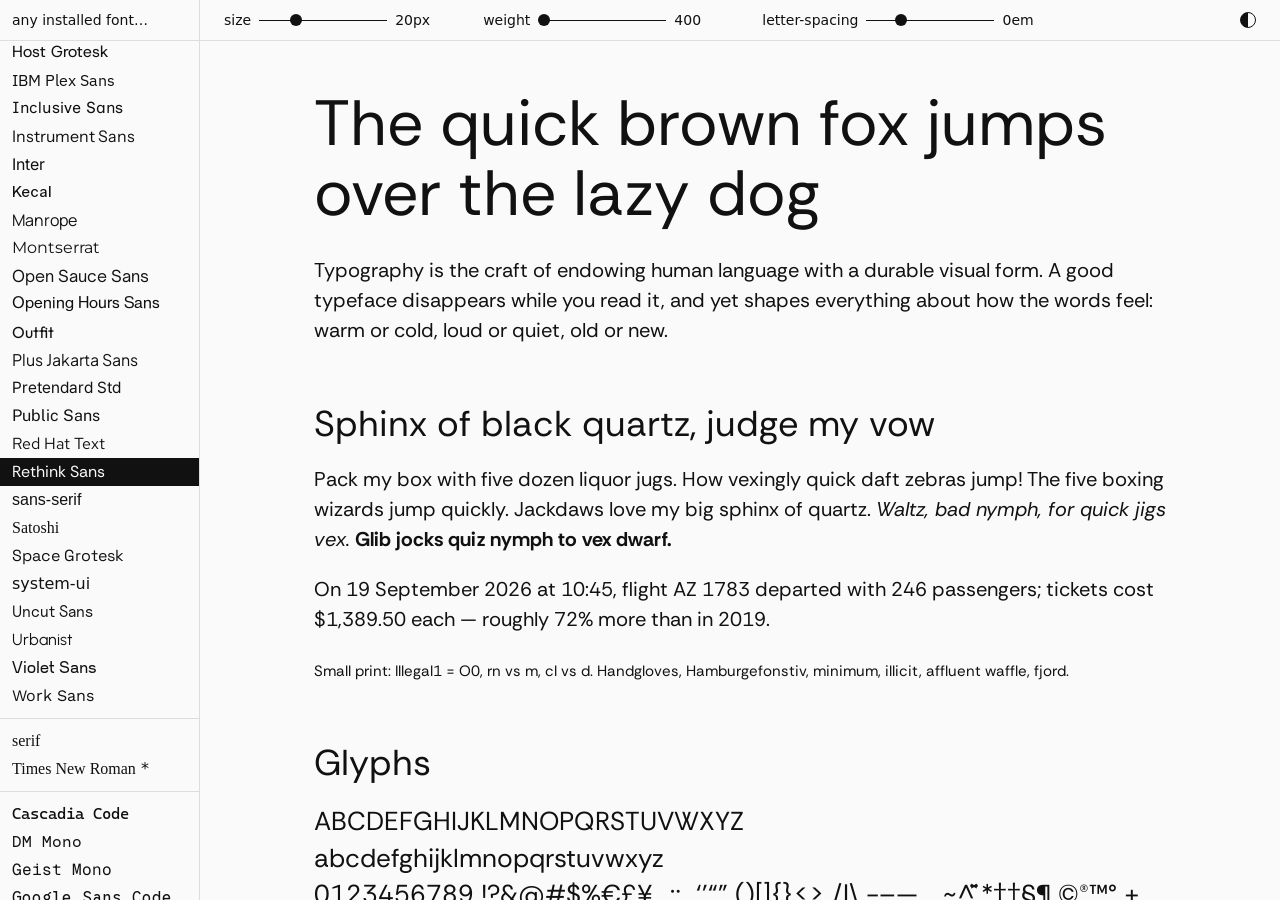
==== commit ef71febb: "Side by side view, about text, dark mode, URL state, keyboard navigation, per-font weights" ====
--- a/site/index.html
+++ b/site/index.html
@@ -5,10 +5,16 @@
   <meta charset="utf-8">
   <meta name="viewport" content="width=device-width, initial-scale=1">
   <title>typecase</title>
+  <meta name="description" content="a collection of typefaces i like and a place to compare them.">
   <!-- fonts.css and fonts.js are generated: edit fonts.toml, then run `uv run build.py` -->
   <link rel="preconnect" href="https://fonts.googleapis.com">
   <link rel="preconnect" href="https://fonts.gstatic.com" crossorigin>
   <link rel="stylesheet" href="fonts.css">
+  <script>
+    // dark mode only if it was chosen with the toggle before; light otherwise, whatever the system setting.
+    // set here, before the page first paints
+    try { document.documentElement.classList.toggle('dark', localStorage.getItem('theme') === 'dark'); } catch { }
+  </script>
   <style>
     /* the only colours on the page; gray is for borders, scrollbars and the hover highlight */
     :root {
@@ -16,6 +22,14 @@
       --dark: #111;
       --gray: #ddd;
       --bar: 41px; /* height of the custom font field and the controls bar */
+      /* spacing is in steps of 4px: 4 8 12 16 24 48 96. gutters are 12px in the side panel, 24px in the main pane */
+    }
+
+    :root.dark {
+      --light: #111;
+      --dark: #fafafa;
+      --gray: #333;
+      color-scheme: dark;
     }
 
     * {
@@ -32,16 +46,43 @@
       font: 14px system-ui, sans-serif;
     }
 
-    /* thin scrollbars that only show while the pointer is over the pane */
+    /* native scrollbars are hidden; the script adds a .thumb that floats over each pane instead,
+       so it takes no width, and only shows while the pointer is over the pane */
     #fonts,
     #scroll {
-      scrollbar-width: thin;
-      scrollbar-color: transparent transparent;
-    }
-
-    #fonts:hover,
-    #scroll:hover {
-      scrollbar-color: var(--gray) transparent;
+      scrollbar-width: none;
+    }
+
+    #fonts::-webkit-scrollbar,
+    #scroll::-webkit-scrollbar {
+      display: none;
+    }
+
+    aside,
+    main {
+      position: relative;
+    }
+
+    .thumb {
+      position: absolute;
+      right: 2px;
+      width: 6px;
+      border-radius: 3px;
+      background: var(--gray);
+      opacity: 0;
+      transition: opacity 0.15s;
+      touch-action: none;
+    }
+
+    aside:hover .thumb,
+    main:hover .thumb {
+      opacity: 1;
+    }
+
+    @media (hover: none) {
+      .thumb {
+        opacity: 1;
+      }
     }
 
     /* left panel: custom font field on top, scrolling font list below */
@@ -75,42 +116,96 @@
       opacity: 1;
     }
 
+    /* categories are split by a line; the heading text is kept for screen readers only */
+    #fonts h2 {
+      height: 0;
+      margin: 8px 0;
+      overflow: hidden;
+      border-top: 1px solid var(--gray);
+    }
+
+    #fonts h2:first-child {
+      margin-top: 4px;
+      border: 0;
+    }
+
+    /* one row per font: the name, plus a button that opens it side by side with the current font */
+    #fonts .row {
+      display: flex;
+      position: relative;
+      background: var(--light);
+    }
+
+    #fonts .row:last-child {
+      margin-bottom: 8px;
+    }
+
     #fonts button {
-      display: block;
-      width: 100%;
       padding: 4px 12px;
       border: 0;
       background: none;
       color: inherit;
       font-size: 16px;
       line-height: 20px; /* fixed, so rows don't shift as each font loads */
+      cursor: pointer;
+    }
+
+    #fonts .font {
+      flex: 1;
+      min-width: 0;
       text-align: left;
       white-space: nowrap;
       overflow: hidden;
       text-overflow: ellipsis;
-      cursor: pointer;
-    }
-
-    #fonts h2 {
-      margin: 0;
-      padding: 14px 12px 4px;
-      font-size: 11px;
-      font-weight: 600;
-      text-transform: uppercase;
-      letter-spacing: 0.06em;
-    }
-
-    #fonts button:hover {
+    }
+
+    /* sits on top of the end of the row, so the names keep the full width */
+    #fonts .compare {
+      position: absolute;
+      inset: 0 0 0 auto;
+      padding: 4px 16px 4px 12px; /* extra on the right keeps the sign clear of the overlay scrollbar */
+      background: inherit;
+      font-family: system-ui, sans-serif;
+    }
+
+    /* hovered rows are gray, the selected font is filled, the one open beside it is outlined */
+    #fonts .row:hover {
       background: var(--gray);
     }
 
-    #fonts button[aria-pressed="true"] {
+    #fonts .row.primary {
       background: var(--dark);
       color: var(--light);
     }
 
-    /* installed-only font that this device doesn't have */
-    #fonts button.missing {
+    #fonts .row.secondary::after {
+      content: "";
+      position: absolute;
+      inset: 0;
+      border: 1px solid var(--dark);
+      pointer-events: none;
+    }
+
+    /* the compare button shows on hover (always on touch screens) and on the outlined row, never on the filled one */
+    @media (hover: hover) {
+      #fonts .row:not(:hover, .secondary) .compare {
+        visibility: hidden;
+      }
+    }
+
+    #fonts .row.primary .compare {
+      display: none;
+    }
+
+    /* fonts that aren't open source or free to use get an asterisk, explained in the about text.
+       it's generated content so the button's text stays the plain font name */
+    #fonts .proprietary::after {
+      content: " *";
+      font-family: system-ui, sans-serif;
+    }
+
+    /* ...and they aren't hosted, so this device may not have them */
+    #fonts .missing {
       text-decoration: line-through;
     }
 
@@ -125,23 +220,23 @@
     #controls {
       display: flex;
       flex-wrap: wrap;
-      gap: 8px 20px;
+      gap: 8px 24px;
       align-items: center;
       min-height: var(--bar); /* one row matches the custom font field; grows when it wraps */
-      padding: 6px 24px;
+      padding: 8px 24px;
       border-bottom: 1px solid var(--gray);
     }
 
     #controls label {
       display: flex;
       align-items: center;
-      gap: 6px;
+      gap: 8px;
     }
 
     /* sliders drawn by hand: the native ones bring their own greys */
     #controls input {
       margin: 0;
-      width: 130px;
+      width: 128px;
       height: 16px;
       appearance: none;
       background: linear-gradient(var(--dark), var(--dark)) center / 100% 1px no-repeat;
@@ -165,8 +260,20 @@
     }
 
     #controls span {
-      min-width: 4.5em;
+      min-width: 64px;
       font-variant-numeric: tabular-nums;
+    }
+
+    /* dark mode toggle at the far end: a circle that is half of each colour */
+    #theme {
+      margin-left: auto;
+      width: 16px;
+      height: 16px;
+      padding: 0;
+      border: 1px solid var(--dark);
+      border-radius: 50%;
+      background: linear-gradient(to right, var(--dark) 50%, var(--light) 50%);
+      cursor: pointer;
     }
 
     #scroll {
@@ -174,51 +281,118 @@
       overflow-y: auto;
     }
 
-    #sample {
-      max-width: 900px;
-      margin: 0 auto;
-      padding: 48px 24px;
+    /* one sample, or two side by side. both live in this one grid inside the one scrolling pane, so they
+       scroll together, and their blocks share rows (subgrid) so each paragraph starts level with its twin */
+    #panels {
+      display: grid;
+      grid-template-columns: minmax(0, 900px);
+      justify-content: center;
       font-size: 20px;
+    }
+
+    #panels.split {
+      grid-template-columns: repeat(2, minmax(0, 1fr));
+    }
+
+    .sample {
+      display: grid;
+      grid-row: 2 / span 200; /* more rows than blocks; unused rows have no height */
+      grid-template-rows: subgrid;
+      min-width: 0;
+      padding: 48px 24px 96px;
       outline: none;
     }
 
+    /* which font is on which side; stays in view while scrolling */
+    .name {
+      grid-row: 1;
+      position: sticky;
+      top: 0;
+      padding: 8px 24px;
+      border-bottom: 1px solid var(--gray);
+      background: var(--light);
+      font: 14px/16px system-ui, sans-serif;
+    }
+
+    #panels.split .sample {
+      padding-top: 24px;
+    }
+
+    /* the second name and sample are the right-hand side */
+    .name + .name,
+    .sample + .sample {
+      border-left: 1px solid var(--gray);
+    }
+
+    #panels:not(.split) > :is(.name, .sample + .sample) {
+      display: none;
+    }
+
     /* set per element so em scales with each element's own font size */
-    #sample,
-    #sample * {
+    .sample,
+    .sample * {
       letter-spacing: calc(var(--tracking, 0) * 1em);
     }
 
-    /* headings follow the weight slider; <strong> stays relatively bolder */
-    #sample h1,
-    #sample h2 {
+    /* prose: sizes roughly a perfect-fourth type scale (each step x1.333), rounded: small 0.75, body 1,
+       glyphs 1.3, h2 1.8, h1 3.2. line height tightens as size grows (1.5 body, 1.25 h2, 1.1 h1). 1em between blocks,
+       and headings get more space above than below. headings follow the weight slider; <strong> stays relatively
+       bolder. margins don't collapse between grid rows, so the space above an h2 adds to the 1em under the p */
+    .sample {
+      line-height: 1.5;
+    }
+
+    .sample h1,
+    .sample h2 {
       font-weight: inherit;
     }
 
-    #sample h1 {
+    .sample h1 {
       font-size: 3.2em;
-      line-height: 1.05;
+      line-height: 1.1;
       margin: 0 0 0.4em;
     }
 
-    #sample h2 {
-      font-size: 1.6em;
-      line-height: 1.2;
-      margin: 1.6em 0 0.4em;
-    }
-
-    #sample p {
-      line-height: 1.5;
+    .sample h2 {
+      font-size: 1.8em;
+      line-height: 1.25;
+      margin: 1em 0 0.5em;
+    }
+
+    .sample p {
       margin: 0 0 1em;
     }
 
-    #sample .glyphs {
-      font-size: 1.4em;
+    .sample small {
+      font-size: 0.75em;
+    }
+
+    /* the one non-standard block: the character set */
+    .sample .glyphs {
+      font-size: 1.3em;
       line-height: 1.4;
       word-break: break-all;
     }
 
-    #sample .small {
-      font-size: 0.7em;
+    /* about text under the sample; always in the page's own font, not editable. the line above it spans the
+       pane, so side by side it meets the divider; the text lines up with the (left) sample */
+    #about {
+      padding: 24px max(24px, (100% - 852px) / 2) 48px;
+      border-top: 1px solid var(--gray);
+    }
+
+    #panels.split ~ #about {
+      padding-inline: 24px;
+    }
+
+    #about p {
+      max-width: 62ch;
+      margin: 0 0 12px;
+      line-height: 1.5;
+    }
+
+    #about a {
+      color: inherit;
     }
   </style>
 </head>
@@ -226,59 +400,73 @@
 <body>
 
   <aside>
-    <input type="text" id="custom" placeholder="Any installed font…">
+    <input type="text" id="custom" placeholder="any installed font…">
     <nav id="fonts"></nav>
   </aside>
 
   <main>
     <div id="controls">
-      <label>Size
-        <input type="range" id="size" min="10" max="48" value="20">
+      <label>size
+        <input type="range" id="size" autocomplete="off" min="10" max="48" value="20">
         <span id="sizeLabel"></span>
       </label>
-      <label>Weight
-        <input type="range" id="weight" min="100" max="900" step="100" value="400">
+      <label>weight
+        <input type="range" id="weight" autocomplete="off" min="100" max="900" step="100" value="400">
         <span id="weightLabel"></span>
       </label>
-      <label>Letter-spacing
-        <input type="range" id="tracking" min="-0.1" max="0.3" step="0.005" value="0">
+      <label>letter-spacing
+        <input type="range" id="tracking" autocomplete="off" min="-0.1" max="0.3" step="0.005" value="0">
         <span id="trackingLabel"></span>
       </label>
+      <button id="theme" title="dark mode" aria-label="dark mode"></button>
     </div>
 
     <div id="scroll">
-      <!-- contenteditable: click and type to try your own text -->
-      <div id="sample" contenteditable="true" spellcheck="false">
-        <h1>The quick brown fox jumps over the lazy dog</h1>
-        <p>Typography is the craft of endowing human language with a durable visual form. A good typeface disappears
-          while you read it, and yet shapes everything about how the words feel: warm or cold, loud or quiet, old or
-          new.</p>
-
-        <h2>Sphinx of black quartz, judge my vow</h2>
-        <p>Pack my box with five dozen liquor jugs. How vexingly quick daft zebras jump! The five boxing wizards jump
-          quickly. Jackdaws love my big sphinx of quartz. <em>Waltz, bad nymph, for quick jigs vex.</em> <strong>Glib
-            jocks quiz nymph to vex dwarf.</strong></p>
-        <p>On 19 September 2026 at 10:45, flight AZ 1783 departed with 246 passengers; tickets cost $1,389.50 each —
-          roughly 72% more than in 2019.</p>
-        <p class="small">Small print: Illegal1 = O0, rn vs m, cl vs d. Handgloves, Hamburgefonstiv, minimum, illicit,
-          affluent waffle, fjord.</p>
-
-        <h2>Glyphs</h2>
-        <p class="glyphs">ABCDEFGHIJKLMNOPQRSTUVWXYZ<br>abcdefghijklmnopqrstuvwxyz<br>0123456789 !?&amp;@#$%€£¥
-          .,:;…‘’“” ()[]{}&lt;&gt; /|\ -–—_ ~^`´¨ *†‡§¶ ©®™° +−×÷=±≠≈≤≥ ←→↑↓</p>
+      <!-- contenteditable: click and type to try your own text. the script adds the second sample and the names -->
+      <div id="panels">
+        <div class="sample" contenteditable="true" spellcheck="false">
+          <h1>The quick brown fox jumps over the lazy dog</h1>
+          <p>Typography is the craft of endowing human language with a durable visual form. A good typeface disappears
+            while you read it, and yet shapes everything about how the words feel: warm or cold, loud or quiet, old or
+            new.</p>
+
+          <h2>Sphinx of black quartz, judge my vow</h2>
+          <p>Pack my box with five dozen liquor jugs. How vexingly quick daft zebras jump! The five boxing wizards jump
+            quickly. Jackdaws love my big sphinx of quartz. <em>Waltz, bad nymph, for quick jigs vex.</em> <strong>Glib
+              jocks quiz nymph to vex dwarf.</strong></p>
+          <p>On 19 September 2026 at 10:45, flight AZ 1783 departed with 246 passengers; tickets cost $1,389.50 each —
+            roughly 72% more than in 2019.</p>
+          <p><small>Small print: Illegal1 = O0, rn vs m, cl vs d. Handgloves, Hamburgefonstiv, minimum, illicit,
+              affluent waffle, fjord.</small></p>
+
+          <h2>Glyphs</h2>
+          <p class="glyphs">ABCDEFGHIJKLMNOPQRSTUVWXYZ<br>abcdefghijklmnopqrstuvwxyz<br>0123456789 !?&amp;@#$%€£¥
+            .,:;…‘’“” ()[]{}&lt;&gt; /|\ -–—_ ~^`´¨ *†‡§¶ ©®™° +−×÷=±≠≈≤≥ ←→↑↓</p>
+        </div>
       </div>
+
+      <footer id="about">
+        <p><strong>typecase</strong> is a collection of the typefaces i like from around the internet, and a
+          place to compare them side by side.</p>
+        <p>everything here aims to be open source or free to use, loaded from
+          <a href="https://fonts.google.com">google fonts</a>, <a href="https://www.fontshare.com">fontshare</a>,
+          or hosted here under <a href="fonts/LICENSES.md">open licenses</a>. fonts marked * are proprietary: they
+          aren't hosted, and only show up if you have them installed.</p>
+        <p>made by <a href="https://refact0r.dev">refact0r</a>. source on
+          <a href="https://github.com/refact0r/typecase">github</a>.</p>
+      </footer>
     </div>
   </main>
 
   <script src="fonts.js"></script>
   <script>
-    // FONTS and INSTALLED_ONLY come from fonts.js; each category is alpha-sorted automatically
+    // FONTS, INSTALLED_ONLY and WEIGHTS come from fonts.js; each category is alpha-sorted automatically
     // generic keywords must stay unquoted, or CSS treats them as family names
     const GENERIC = ['system-ui', 'serif', 'sans-serif', 'monospace', 'cursive', 'fantasy', 'ui-serif', 'ui-sans-serif', 'ui-monospace', 'ui-rounded'];
     const cssFamily = name => GENERIC.includes(name.toLowerCase()) ? name.toLowerCase() : `"${name}"`;
 
     const $ = id => document.getElementById(id);
-    const sample = $('sample'), list = $('fonts'), custom = $('custom');
+    const panels = $('panels'), list = $('fonts'), custom = $('custom');
     const size = $('size'), weight = $('weight'), tracking = $('tracking');
 
     // an installed font changes the text width against at least one of two different fallbacks
@@ -286,7 +474,18 @@
     const width = family => { ctx.font = `72px ${family}`; return ctx.measureText('mmwwli 0O1').width; };
     const isInstalled = name => ['serif', 'monospace'].some(g => width(`"${name}", ${g}`) !== width(g));
 
-    let current = 'Rethink Sans';  // font shown on load
+    const DEFAULT = 'Rethink Sans';
+    let current = DEFAULT;  // selected font
+    let other = null;       // font open beside it, if any
+
+    // second sample for side by side, and a name above each. edits to either sample are copied to the other
+    const samples = [panels.firstElementChild, panels.firstElementChild.cloneNode(true)];
+    const labels = samples.map(() => Object.assign(document.createElement('div'), { className: 'name' }));
+    panels.append(samples[1]);
+    panels.prepend(...labels);
+    panels.addEventListener('input', e => {
+      for (const sample of samples) if (sample !== e.target) sample.innerHTML = e.target.innerHTML;
+    });
 
     for (const [category, names] of Object.entries(FONTS)) {
       const h = document.createElement('h2');
@@ -294,33 +493,91 @@
       list.append(h);
       names.sort((a, b) => a.localeCompare(b, 'en', { sensitivity: 'base' }));
       for (const name of names) {
+        const row = document.createElement('div');
+        row.className = 'row';
         const b = document.createElement('button');
+        b.className = 'font';
         b.textContent = name;
         b.style.fontFamily = cssFamily(name);
-        b.addEventListener('click', () => { current = name; custom.value = ''; update(); });
-        if (INSTALLED_ONLY.includes(name) && !isInstalled(name)) {
-          b.className = 'missing';
-          b.style.fontFamily = '';
-          b.title = "Can't be hosted (license), so it only shows on devices that have it installed";
+        // a plain click goes back to one sample; the compare button swaps the second font and keeps the first
+        b.addEventListener('click', () => { current = name; other = null; custom.value = ''; update(); });
+        const compare = document.createElement('button');
+        compare.className = 'compare';
+        compare.addEventListener('click', () => { other = other === name ? null : name; update(); });
+        if (INSTALLED_ONLY.includes(name)) {
+          b.classList.add('proprietary');
+          b.title = "proprietary: not hosted here, so it only shows on devices that have it installed";
+          if (!isInstalled(name)) {
+            b.classList.add('missing');
+            b.style.fontFamily = '';
+          }
         }
-        list.append(b);
+        row.append(b, compare);
+        list.append(row);
       }
     }
 
     function update() {
-      // custom field wins if filled in; fallback font makes a missing font obvious
-      const name = custom.value.trim() || current;
-      sample.style.fontFamily = `${cssFamily(name)}, "Comic Sans MS", cursive`;
-      sample.style.fontSize = size.value + 'px';
-      sample.style.fontWeight = weight.value;
-      sample.style.setProperty('--tracking', tracking.value);
-
+      // custom field wins over the selected font if filled in; fallback font makes a missing font obvious
+      const typed = custom.value.trim();
+      const names = [typed || current, other];
+
+      // the weight slider only offers what the selected font really has, and snaps to the nearest of those.
+      // custom, generic and installed-only fonts are unknown, so they get the full range
+      const has = WEIGHTS[names[0]] ?? [100, 200, 300, 400, 500, 600, 700, 800, 900];
+      weight.min = has[0];
+      weight.max = has.at(-1);
+      weight.value = has.reduce((a, b) => Math.abs(b - weight.value) < Math.abs(a - weight.value) ? b : a);
+      samples.forEach((sample, i) => {
+        sample.style.fontFamily = `${cssFamily(names[i] ?? current)}, "Comic Sans MS", cursive`;
+        labels[i].textContent = names[i];
+      });
+      panels.classList.toggle('split', other !== null);
+      panels.style.fontSize = size.value + 'px';
+      panels.style.fontWeight = weight.value;
+      panels.style.setProperty('--tracking', tracking.value);
+
+      writeHash();
       $('sizeLabel').textContent = size.value + 'px';
       $('weightLabel').textContent = weight.value;
       $('trackingLabel').textContent = tracking.value + 'em';
-      for (const b of list.querySelectorAll('button'))
-        b.setAttribute('aria-pressed', !custom.value.trim() && b.textContent === current);
-    }
+      for (const row of list.querySelectorAll('.row')) {
+        const [b, compare] = row.children;
+        const primary = !typed && b.textContent === current, secondary = b.textContent === other;
+        row.classList.toggle('primary', primary);
+        row.classList.toggle('secondary', secondary);
+        b.setAttribute('aria-pressed', primary);
+        compare.setAttribute('aria-pressed', secondary);
+        compare.textContent = secondary ? '\u2212' : '+';
+        compare.title = secondary ? 'close side by side' : 'open side by side';
+      }
+    }
+
+    // the address holds the fonts, e.g. #font=Inter&vs=Satoshi, so a reload or a shared link brings them back.
+    // the sliders are left out on purpose: reloading resets them. a font that isn't in the list is a custom one
+    const known = Object.values(FONTS).flat();
+
+    function readHash() {
+      const q = new URLSearchParams(location.hash.slice(1));
+      const font = q.get('font') ?? DEFAULT;
+      current = known.includes(font) ? font : DEFAULT;
+      custom.value = known.includes(font) ? '' : font;
+      other = known.includes(q.get('vs')) ? q.get('vs') : null;
+    }
+
+    function writeHash() {
+      const q = new URLSearchParams();
+      const font = custom.value.trim() || current;
+      if (font !== DEFAULT) q.set('font', font);
+      if (other) q.set('vs', other);
+      const hash = q.toString();
+      history.replaceState(null, '', hash ? '#' + hash : location.pathname + location.search);
+    }
+
+    $('theme').addEventListener('click', () => {
+      const dark = document.documentElement.classList.toggle('dark');
+      try { localStorage.setItem('theme', dark ? 'dark' : 'light'); } catch { }
+    });
 
     // double-click a slider to reset it
     for (const slider of [size, weight, tracking]) {
@@ -328,8 +585,53 @@
       slider.addEventListener('dblclick', () => { slider.value = slider.defaultValue; update(); });
     }
     custom.addEventListener('input', update);
+
+    // up/down steps through the list without leaving the sample with your eyes: the side-by-side font
+    // if one is open, otherwise the selected font
+    addEventListener('keydown', e => {
+      if (!['ArrowUp', 'ArrowDown'].includes(e.key) || e.metaKey || e.ctrlKey || e.altKey) return;
+      if (e.target.closest('input, [contenteditable]')) return; // typing, editing, or moving a slider
+      e.preventDefault();
+      const names = known.filter(name => other === null || name !== current);
+      const from = names.indexOf(other ?? current), step = e.key === 'ArrowDown' ? 1 : -1;
+      const name = names[Math.max(0, Math.min(names.length - 1, from + step))];
+      if (other === null) { current = name; custom.value = ''; } else other = name;
+      update();
+      list.querySelector(other === null ? '.primary' : '.secondary').scrollIntoView({ block: 'nearest' });
+    });
+
+    const showSelected = () => list.querySelector('.primary')?.scrollIntoView({ block: 'center' });
+    addEventListener('hashchange', () => { readHash(); update(); showSelected(); });
+    readHash();
     update();
-    list.querySelector('[aria-pressed="true"]')?.scrollIntoView({ block: 'center' });
+
+    // overlay scrollbars: a draggable thumb per pane, placed in the pane's parent so it doesn't scroll away
+    for (const pane of [list, $('scroll')]) {
+      const thumb = document.createElement('div');
+      thumb.className = 'thumb';
+      pane.parentElement.append(thumb);
+      const place = () => {
+        const range = pane.scrollHeight - pane.clientHeight;
+        thumb.hidden = range <= 0;
+        const height = Math.max(pane.clientHeight ** 2 / pane.scrollHeight, 24);
+        thumb.style.height = height + 'px';
+        thumb.style.top = pane.offsetTop + (pane.scrollTop / range) * (pane.clientHeight - height) + 'px';
+      };
+      pane.addEventListener('scroll', place);
+      const resized = new ResizeObserver(place);
+      resized.observe(pane);
+      resized.observe(panels); // the only content whose height changes
+      thumb.addEventListener('pointerdown', e => {
+        e.preventDefault();
+        thumb.setPointerCapture(e.pointerId);
+        const startY = e.clientY, startTop = pane.scrollTop;
+        const scale = (pane.scrollHeight - pane.clientHeight) / (pane.clientHeight - thumb.offsetHeight);
+        thumb.onpointermove = e => { pane.scrollTop = startTop + (e.clientY - startY) * scale; };
+        thumb.onlostpointercapture = () => { thumb.onpointermove = null; };
+      });
+    }
+
+    showSelected();
   </script>
 </body>
 
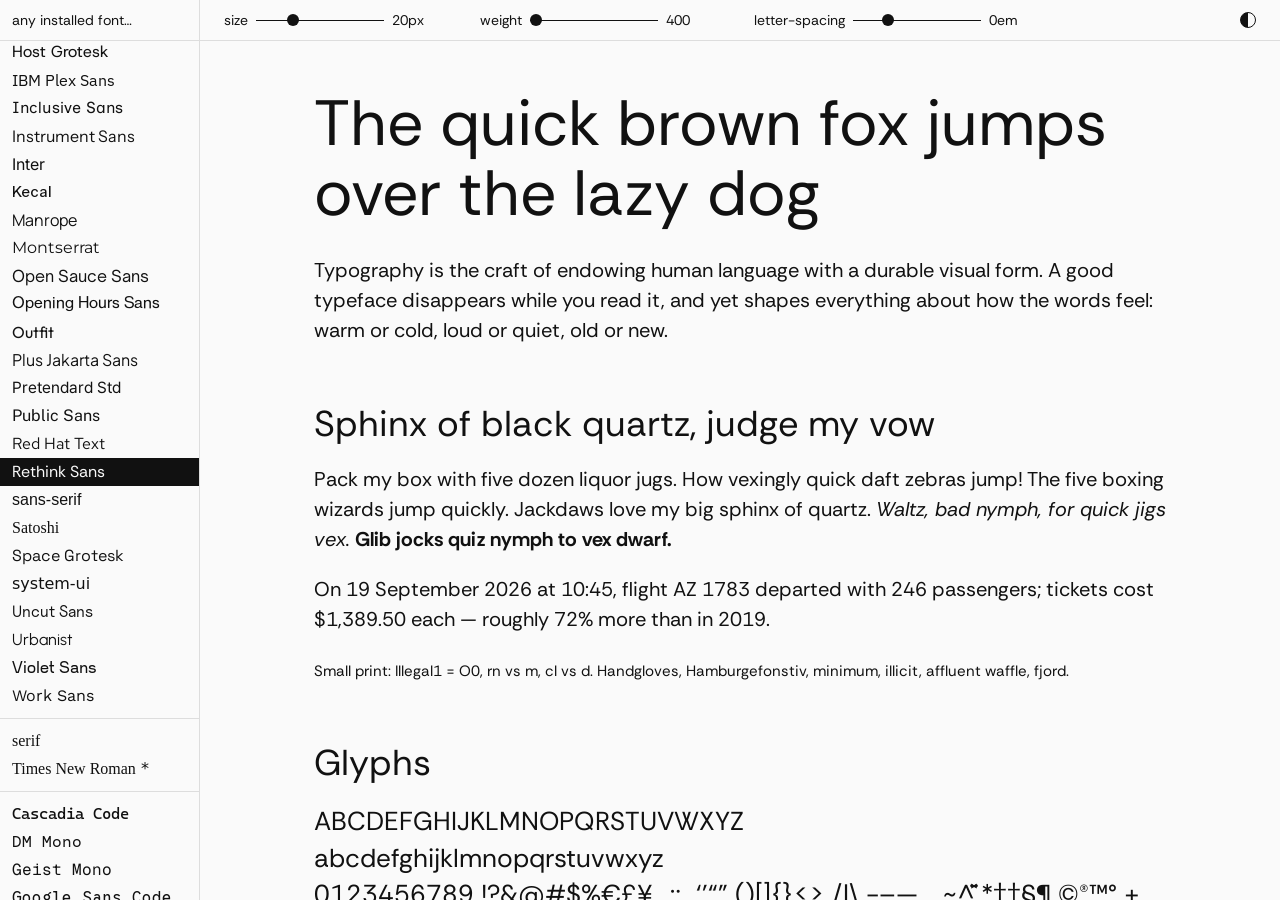
==== commit 74f9d373: "Fixed font name bar above the side by side panes, compare button alignment, Rethink Sans for the UI" ====
--- a/site/index.html
+++ b/site/index.html
@@ -21,7 +21,8 @@
       --light: #fafafa;
       --dark: #111;
       --gray: #ddd;
-      --bar: 41px; /* height of the custom font field and the controls bar */
+      --bar: 41px;
+      /* height of the custom font field and the controls bar */
       /* spacing is in steps of 4px: 4 8 12 16 24 48 96. gutters are 12px in the side panel, 24px in the main pane */
     }
 
@@ -43,7 +44,7 @@
       grid-template-columns: 200px 1fr;
       background: var(--light);
       color: var(--dark);
-      font: 14px system-ui, sans-serif;
+      font: 14px Rethink Sans, system-ui, sans-serif;
     }
 
     /* native scrollbars are hidden; the script adds a .thumb that floats over each pane instead,
@@ -146,7 +147,8 @@
       background: none;
       color: inherit;
       font-size: 16px;
-      line-height: 20px; /* fixed, so rows don't shift as each font loads */
+      line-height: 20px;
+      /* fixed, so rows don't shift as each font loads */
       cursor: pointer;
     }
 
@@ -163,14 +165,35 @@
     #fonts .compare {
       position: absolute;
       inset: 0 0 0 auto;
-      padding: 4px 16px 4px 12px; /* extra on the right keeps the sign clear of the overlay scrollbar */
+      width: 32px;
+      /* wide enough that the sign stays clear of the overlay scrollbar */
+      padding: 0;
       background: inherit;
-      font-family: system-ui, sans-serif;
-    }
-
-    /* hovered rows are gray, the selected font is filled, the one open beside it is outlined */
-    #fonts .row:hover {
+      font-family: Rethink Sans, system-ui, sans-serif;
+      /* a hosted font, so the nudge below holds on every platform */
+    }
+
+    /* the sign is generated content so it can be nudged on its own. measured at 16px/20px: the baseline lands
+       19.5px down the 28px row and the ink of + and − is centred 0.29em above it, 0.86px below the row's middle */
+    #fonts .compare::before {
+      content: "+";
+      display: block;
+      translate: 0 -0.054em;
+    }
+
+    #fonts .compare[aria-pressed="true"]::before {
+      content: "\2212";
+    }
+
+    /* hovered rows are gray, the selected font is filled, the one open beside it is outlined.
+       the gray follows what a click would hit: over the compare button it's only the button */
+    #fonts .row:hover,
+    #fonts .compare:hover {
       background: var(--gray);
+    }
+
+    #fonts .row:has(.compare:hover) {
+      background: var(--light);
     }
 
     #fonts .row.primary {
@@ -222,7 +245,8 @@
       flex-wrap: wrap;
       gap: 8px 24px;
       align-items: center;
-      min-height: var(--bar); /* one row matches the custom font field; grows when it wraps */
+      min-height: var(--bar);
+      /* one row matches the custom font field; grows when it wraps */
       padding: 8px 24px;
       border-bottom: 1px solid var(--gray);
     }
@@ -296,21 +320,27 @@
 
     .sample {
       display: grid;
-      grid-row: 2 / span 200; /* more rows than blocks; unused rows have no height */
+      grid-row: 1 / span 200;
+      /* more rows than blocks; unused rows have no height */
       grid-template-rows: subgrid;
       min-width: 0;
       padding: 48px 24px 96px;
       outline: none;
     }
 
-    /* which font is on which side; stays in view while scrolling */
+    /* which font is on which side. a bar above the scrolling pane, not inside it, so it never moves */
+    #names {
+      display: grid;
+      grid-template-columns: repeat(2, minmax(0, 1fr));
+      border-bottom: 1px solid var(--gray);
+    }
+
+    #names[hidden] {
+      display: none;
+    }
+
     .name {
-      grid-row: 1;
-      position: sticky;
-      top: 0;
       padding: 8px 24px;
-      border-bottom: 1px solid var(--gray);
-      background: var(--light);
       font: 14px/16px system-ui, sans-serif;
     }
 
@@ -319,12 +349,12 @@
     }
 
     /* the second name and sample are the right-hand side */
-    .name + .name,
-    .sample + .sample {
+    .name+.name,
+    .sample+.sample {
       border-left: 1px solid var(--gray);
     }
 
-    #panels:not(.split) > :is(.name, .sample + .sample) {
+    #panels:not(.split)>.sample+.sample {
       display: none;
     }
 
@@ -381,7 +411,7 @@
       border-top: 1px solid var(--gray);
     }
 
-    #panels.split ~ #about {
+    #panels.split~#about {
       padding-inline: 24px;
     }
 
@@ -421,8 +451,13 @@
       <button id="theme" title="dark mode" aria-label="dark mode"></button>
     </div>
 
+    <div id="names" hidden>
+      <div class="name"></div>
+      <div class="name"></div>
+    </div>
+
     <div id="scroll">
-      <!-- contenteditable: click and type to try your own text. the script adds the second sample and the names -->
+      <!-- contenteditable: click and type to try your own text. the script adds the second sample -->
       <div id="panels">
         <div class="sample" contenteditable="true" spellcheck="false">
           <h1>The quick brown fox jumps over the lazy dog</h1>
@@ -451,9 +486,11 @@
         <p>everything here aims to be open source or free to use, loaded from
           <a href="https://fonts.google.com">google fonts</a>, <a href="https://www.fontshare.com">fontshare</a>,
           or hosted here under <a href="fonts/LICENSES.md">open licenses</a>. fonts marked * are proprietary: they
-          aren't hosted, and only show up if you have them installed.</p>
+          aren't hosted, and only show up if you have them installed.
+        </p>
         <p>made by <a href="https://refact0r.dev">refact0r</a>. source on
-          <a href="https://github.com/refact0r/typecase">github</a>.</p>
+          <a href="https://github.com/refact0r/typecase">github</a>.
+        </p>
       </footer>
     </div>
   </main>
@@ -478,11 +515,10 @@
     let current = DEFAULT;  // selected font
     let other = null;       // font open beside it, if any
 
-    // second sample for side by side, and a name above each. edits to either sample are copied to the other
+    // second sample for side by side. edits to either sample are copied to the other
     const samples = [panels.firstElementChild, panels.firstElementChild.cloneNode(true)];
-    const labels = samples.map(() => Object.assign(document.createElement('div'), { className: 'name' }));
+    const labels = [...names.children];
     panels.append(samples[1]);
-    panels.prepend(...labels);
     panels.addEventListener('input', e => {
       for (const sample of samples) if (sample !== e.target) sample.innerHTML = e.target.innerHTML;
     });
@@ -533,6 +569,7 @@
         labels[i].textContent = names[i];
       });
       panels.classList.toggle('split', other !== null);
+      labels[0].parentElement.hidden = other === null;
       panels.style.fontSize = size.value + 'px';
       panels.style.fontWeight = weight.value;
       panels.style.setProperty('--tracking', tracking.value);
@@ -548,7 +585,6 @@
         row.classList.toggle('secondary', secondary);
         b.setAttribute('aria-pressed', primary);
         compare.setAttribute('aria-pressed', secondary);
-        compare.textContent = secondary ? '\u2212' : '+';
         compare.title = secondary ? 'close side by side' : 'open side by side';
       }
     }
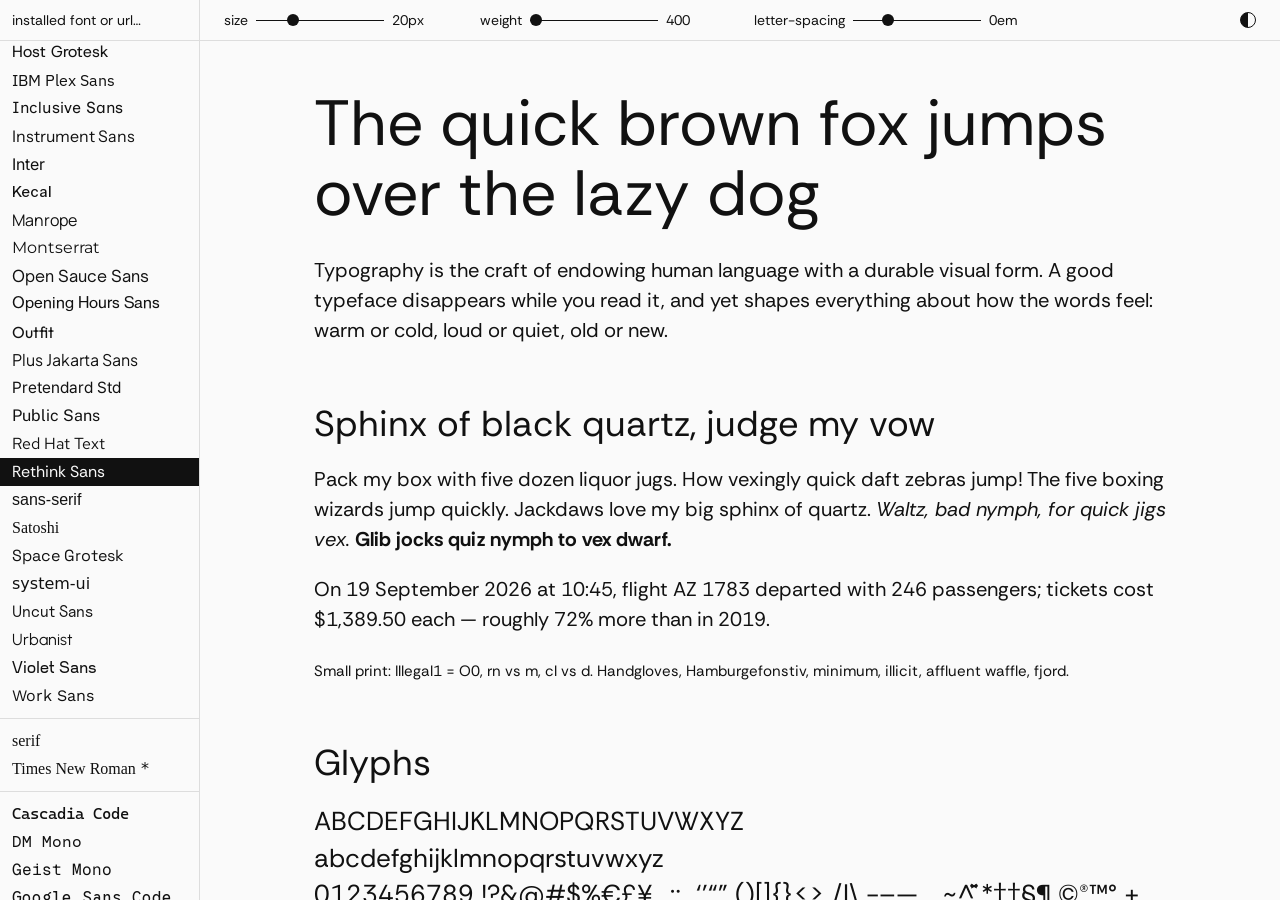
==== commit 18783ae6: "Load fonts from any site by pasting a font file url, through a worker when the site blocks cross-ori" ====
--- a/site/index.html
+++ b/site/index.html
@@ -227,7 +227,9 @@
       font-family: system-ui, sans-serif;
     }
 
-    /* ...and they aren't hosted, so this device may not have them */
+    /* ...and they aren't hosted, so this device may not have them. the custom field is struck through
+       the same way when the font file at the url it holds couldn't be loaded */
+    #custom.missing,
     #fonts .missing {
       text-decoration: line-through;
     }
@@ -430,7 +432,8 @@
 <body>
 
   <aside>
-    <input type="text" id="custom" placeholder="any installed font…">
+    <input type="text" id="custom" placeholder="installed font or url…"
+      title="type the name of a font on this device, or paste the url of a font file (.woff2, .woff, .ttf, .otf) from any site">
     <nav id="fonts"></nav>
   </aside>
 
@@ -488,6 +491,9 @@
           or hosted here under <a href="fonts/LICENSES.md">open licenses</a>. fonts marked * are proprietary: they
           aren't hosted, and only show up if you have them installed.
         </p>
+        <p>seen a font you like somewhere else? paste the url of its font file (find it in the network tab of your
+          browser's dev tools) into the field at the top left to try it out here. it's only loaded in your browser,
+          for as long as the page is open.</p>
         <p>made by <a href="https://refact0r.dev">refact0r</a>. source on
           <a href="https://github.com/refact0r/typecase">github</a>.
         </p>
@@ -553,9 +559,46 @@
       }
     }
 
+    // a url in the custom field is a font file on some other site. it's loaded straight from there if that site
+    // allows it, otherwise through /steal (worker.js). the url itself is its family name, so no two clash; the
+    // label shows the file name. it only lasts until the page closes
+    const isURL = text => /^https?:\/\//i.test(text) && URL.canParse(text);
+    const tried = new Set(), failed = new Set();
+    let stealing;
+
+    function fileName(url) {
+      const { pathname, hostname } = new URL(url);
+      try {
+        return decodeURIComponent(pathname.split('/').pop()).replace(/\.(woff2?|[ot]tf)$/i, '') || hostname;
+      } catch { return hostname; }
+    }
+
+    async function steal(url) {
+      tried.add(url);
+      try {
+        let res = await fetch(url).catch(() => null);
+        if (!res?.ok) res = await fetch('steal?url=' + encodeURIComponent(url));
+        if (!res.ok) throw new Error(res.status);
+        // one file is usually one weight; claiming every weight shows it as it is on the weight slider
+        // instead of letting the browser fake a bold version. a variable font gets its real range
+        const face = new FontFace(url, await res.arrayBuffer(), { weight: '1 1000' });
+        document.fonts.add(await face.load()); // the samples redraw in it by themselves
+      } catch {
+        failed.add(url);
+        update();
+      }
+    }
+
     function update() {
       // custom field wins over the selected font if filled in; fallback font makes a missing font obvious
       const typed = custom.value.trim();
+      const url = isURL(typed) ? typed : null;
+      if (url && !tried.has(url)) {
+        // wait for a pause, so typing a url out doesn't fetch every prefix of it
+        clearTimeout(stealing);
+        stealing = setTimeout(() => steal(url), 300);
+      }
+      custom.classList.toggle('missing', failed.has(url));
       const names = [typed || current, other];
 
       // the weight slider only offers what the selected font really has, and snaps to the nearest of those.
@@ -566,7 +609,7 @@
       weight.value = has.reduce((a, b) => Math.abs(b - weight.value) < Math.abs(a - weight.value) ? b : a);
       samples.forEach((sample, i) => {
         sample.style.fontFamily = `${cssFamily(names[i] ?? current)}, "Comic Sans MS", cursive`;
-        labels[i].textContent = names[i];
+        labels[i].textContent = i === 0 && url ? fileName(url) : names[i];
       });
       panels.classList.toggle('split', other !== null);
       labels[0].parentElement.hidden = other === null;
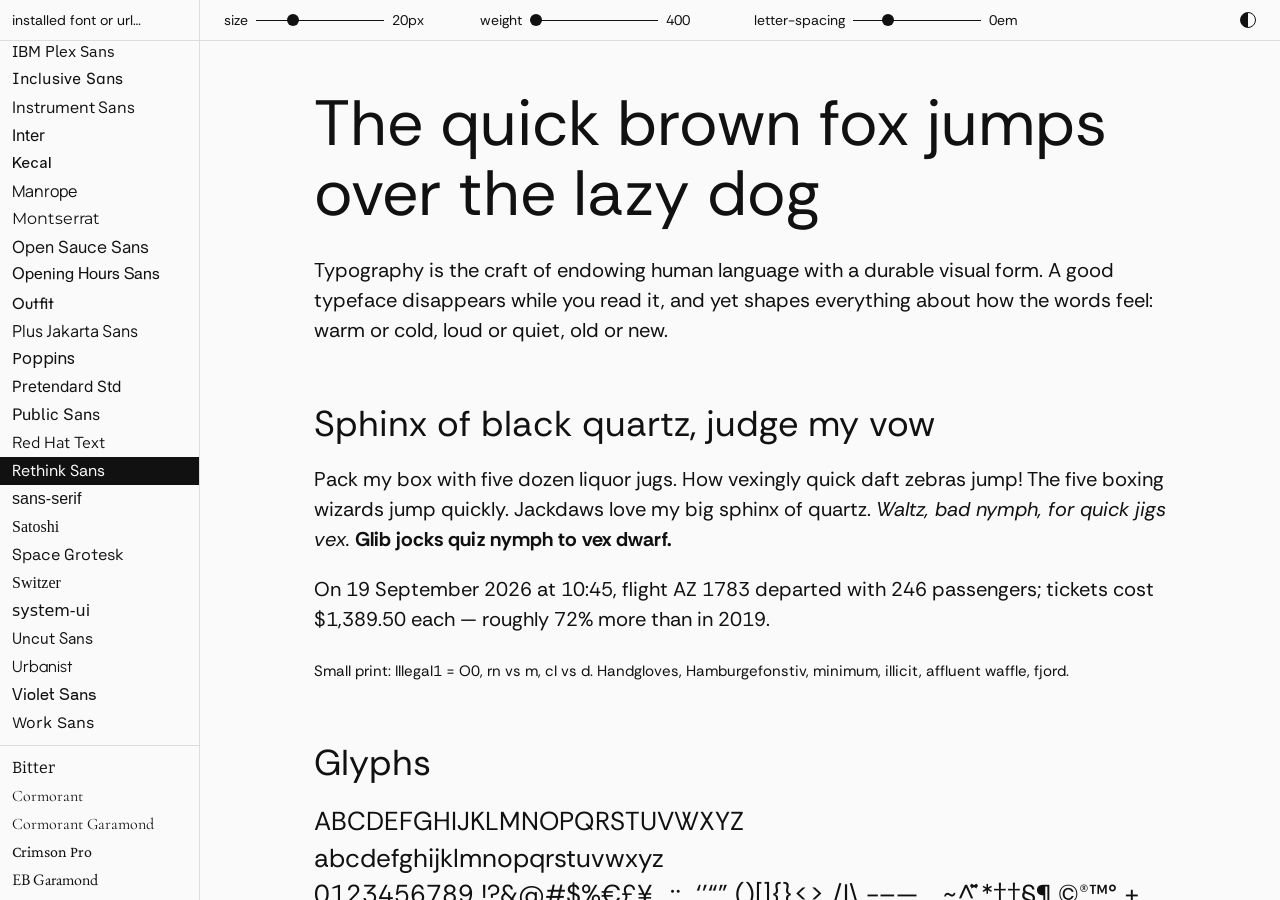
==== commit f1b4d351: "White square favicon matching the page background" ====
--- a/site/index.html
+++ b/site/index.html
@@ -6,6 +6,7 @@
   <meta name="viewport" content="width=device-width, initial-scale=1">
   <title>typecase</title>
   <meta name="description" content="a collection of typefaces i like and a place to compare them.">
+  <link rel="icon" href="data:image/svg+xml,%3Csvg xmlns='http://www.w3.org/2000/svg' viewBox='0 0 1 1'%3E%3Crect width='1' height='1' fill='%23fafafa'/%3E%3C/svg%3E">
   <!-- fonts.css and fonts.js are generated: edit fonts.toml, then run `uv run build.py` -->
   <link rel="preconnect" href="https://fonts.googleapis.com">
   <link rel="preconnect" href="https://fonts.gstatic.com" crossorigin>
--- a/site/fonts.css
+++ b/site/fonts.css
@@ -1,9 +1,13 @@
 /* generated by build.py from fonts.toml, do not edit */
-@import url("https://fonts.googleapis.com/css2?family=Cascadia+Code:ital,wght@0,200..700;1,200..700&family=DM+Mono:ital,wght@0,300;0,400;0,500;1,300;1,400;1,500&family=DM+Sans:ital,wght@0,100..1000;1,100..1000&family=Geist:ital,wght@0,100..900;1,100..900&family=Geist+Mono:ital,wght@0,100..900;1,100..900&family=Geist+Pixel&family=Google+Sans+Code:ital,wght@0,300..800;1,300..800&family=Host+Grotesk:ital,wght@0,300..800;1,300..800&family=IBM+Plex+Mono:ital,wght@0,100;0,200;0,300;0,400;0,500;0,600;0,700;1,100;1,200;1,300;1,400;1,500;1,600;1,700&family=IBM+Plex+Sans:ital,wght@0,100..700;1,100..700&family=Inclusive+Sans:ital,wght@0,300..700;1,300..700&family=Inconsolata:wght@200..900&display=swap");
-@import url("https://fonts.googleapis.com/css2?family=Instrument+Sans:ital,wght@0,400..700;1,400..700&family=Inter:ital,wght@0,100..900;1,100..900&family=JetBrains+Mono:ital,wght@0,100..800;1,100..800&family=Manrope:wght@200..800&family=Montserrat:ital,wght@0,100..900;1,100..900&family=Outfit:wght@100..900&family=Plus+Jakarta+Sans:ital,wght@0,200..800;1,200..800&family=Public+Sans:ital,wght@0,100..900;1,100..900&family=Red+Hat+Mono:ital,wght@0,300..700;1,300..700&family=Red+Hat+Text:ital,wght@0,300..700;1,300..700&family=Reddit+Mono:wght@200..900&family=Rethink+Sans:ital,wght@0,400..800;1,400..800&display=swap");
-@import url("https://fonts.googleapis.com/css2?family=Space+Grotesk:wght@300..700&family=Space+Mono:ital,wght@0,400;0,700;1,400;1,700&family=Urbanist:ital,wght@0,100..900;1,100..900&family=Victor+Mono:ital,wght@0,100..700;1,100..700&family=Work+Sans:ital,wght@0,100..900;1,100..900&display=swap");
+@import url("https://fonts.googleapis.com/css2?family=Be+Vietnam+Pro:ital,wght@0,100;0,200;0,300;0,400;0,500;0,600;0,700;0,800;0,900;1,100;1,200;1,300;1,400;1,500;1,600;1,700;1,800;1,900&family=Bitter:ital,wght@0,100..900;1,100..900&family=Cascadia+Code:ital,wght@0,200..700;1,200..700&family=Cormorant:ital,wght@0,300..700;1,300..700&family=Cormorant+Garamond:ital,wght@0,300..700;1,300..700&family=Crimson+Pro:ital,wght@0,200..900;1,200..900&family=DM+Mono:ital,wght@0,300;0,400;0,500;1,300;1,400;1,500&family=DM+Sans:ital,wght@0,100..1000;1,100..1000&family=EB+Garamond:ital,wght@0,400..800;1,400..800&family=Epilogue:ital,wght@0,100..900;1,100..900&family=Fraunces:ital,wght@0,100..900;1,100..900&family=Geist:ital,wght@0,100..900;1,100..900&display=swap");
+@import url("https://fonts.googleapis.com/css2?family=Geist+Mono:ital,wght@0,100..900;1,100..900&family=Geist+Pixel&family=Google+Sans+Code:ital,wght@0,300..800;1,300..800&family=Host+Grotesk:ital,wght@0,300..800;1,300..800&family=IBM+Plex+Mono:ital,wght@0,100;0,200;0,300;0,400;0,500;0,600;0,700;1,100;1,200;1,300;1,400;1,500;1,600;1,700&family=IBM+Plex+Sans:ital,wght@0,100..700;1,100..700&family=IBM+Plex+Serif:ital,wght@0,100;0,200;0,300;0,400;0,500;0,600;0,700;1,100;1,200;1,300;1,400;1,500;1,600;1,700&family=Inclusive+Sans:ital,wght@0,300..700;1,300..700&family=Inconsolata:wght@200..900&family=Instrument+Sans:ital,wght@0,400..700;1,400..700&family=Inter:ital,wght@0,100..900;1,100..900&family=JetBrains+Mono:ital,wght@0,100..800;1,100..800&display=swap");
+@import url("https://fonts.googleapis.com/css2?family=Libre+Baskerville:ital,wght@0,400..700;1,400..700&family=Lora:ital,wght@0,400..700;1,400..700&family=Manrope:wght@200..800&family=Montserrat:ital,wght@0,100..900;1,100..900&family=Newsreader:ital,wght@0,200..800;1,200..800&family=Outfit:wght@100..900&family=Plus+Jakarta+Sans:ital,wght@0,200..800;1,200..800&family=Poppins:ital,wght@0,100;0,200;0,300;0,400;0,500;0,600;0,700;0,800;0,900;1,100;1,200;1,300;1,400;1,500;1,600;1,700;1,800;1,900&family=Public+Sans:ital,wght@0,100..900;1,100..900&family=Red+Hat+Mono:ital,wght@0,300..700;1,300..700&family=Red+Hat+Text:ital,wght@0,300..700;1,300..700&family=Reddit+Mono:wght@200..900&display=swap");
+@import url("https://fonts.googleapis.com/css2?family=Rethink+Sans:ital,wght@0,400..800;1,400..800&family=Source+Serif+4:ital,wght@0,200..900;1,200..900&family=Space+Grotesk:wght@300..700&family=Space+Mono:ital,wght@0,400;0,700;1,400;1,700&family=Urbanist:ital,wght@0,100..900;1,100..900&family=Victor+Mono:ital,wght@0,100..700;1,100..700&family=Work+Sans:ital,wght@0,100..900;1,100..900&display=swap");
+@import url("https://api.fontshare.com/v2/css?f[]=clash-grotesk@1&display=swap");
 @import url("https://api.fontshare.com/v2/css?f[]=general-sans@1,2&display=swap");
 @import url("https://api.fontshare.com/v2/css?f[]=satoshi@1,2&display=swap");
+@import url("https://api.fontshare.com/v2/css?f[]=sentient@1,2&display=swap");
+@import url("https://api.fontshare.com/v2/css?f[]=switzer@1,2&display=swap");
 
 @font-face {
   font-family: "Apfel Grotezk";
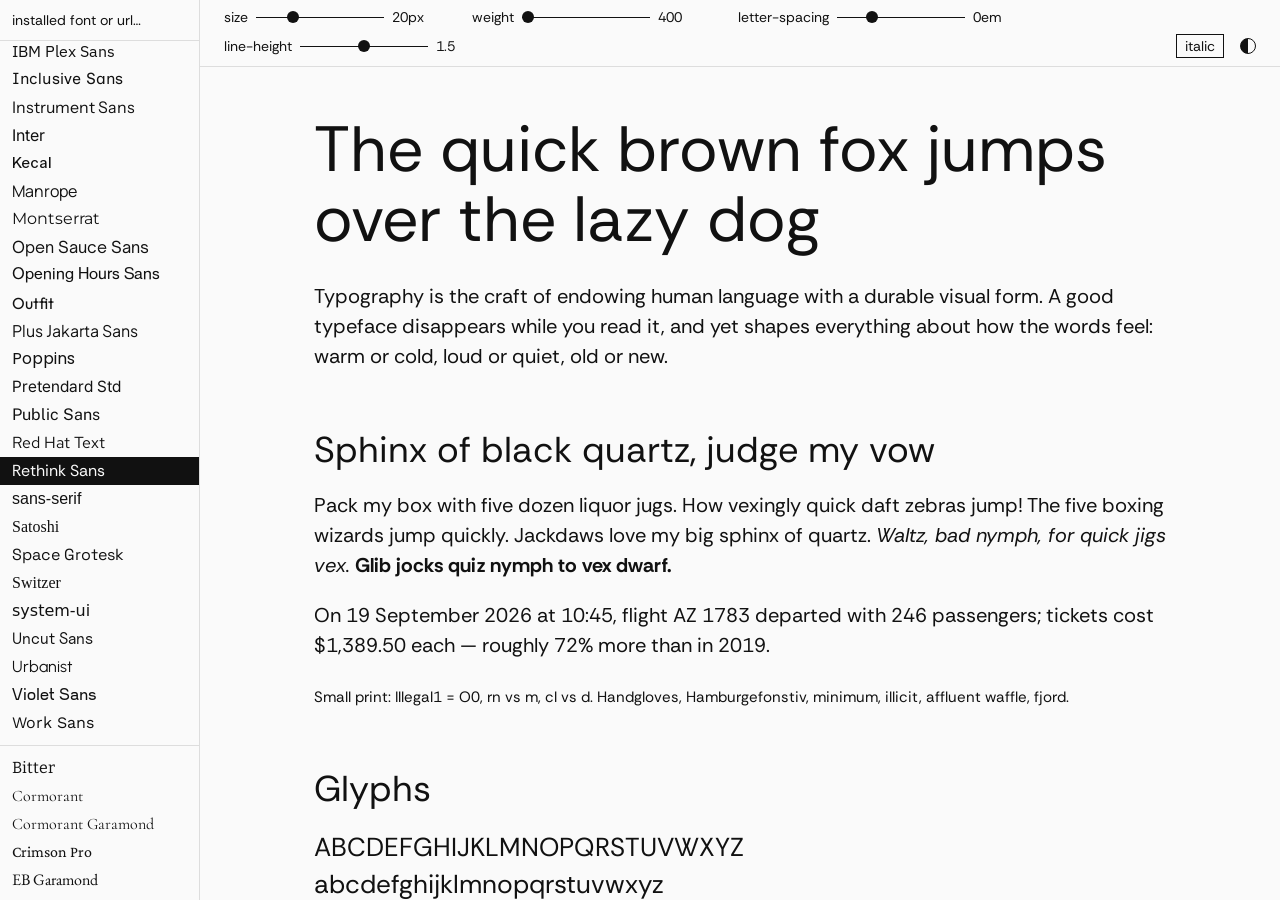
==== commit d7809925: "Line-height slider and italic toggle; load each font only when its row comes into view; /steal only " ====
--- a/site/index.html
+++ b/site/index.html
@@ -246,7 +246,7 @@
     #controls {
       display: flex;
       flex-wrap: wrap;
-      gap: 8px 24px;
+      gap: 8px 16px;
       align-items: center;
       min-height: var(--bar);
       /* one row matches the custom font field; grows when it wraps */
@@ -291,9 +291,26 @@
       font-variant-numeric: tabular-nums;
     }
 
-    /* dark mode toggle at the far end: a circle that is half of each colour */
+    /* italic toggle: outlined, filled while it's on, like the rows of the font list. pushed to the far end
+       of the bar, with the dark mode toggle after it */
+    #italic {
+      margin-left: auto;
+      padding: 3px 8px;
+      border: 1px solid var(--dark);
+      background: none;
+      color: inherit;
+      font: inherit;
+      line-height: 16px;
+      cursor: pointer;
+    }
+
+    #italic[aria-pressed="true"] {
+      background: var(--dark);
+      color: var(--light);
+    }
+
+    /* dark mode toggle: a circle that is half of each colour */
     #theme {
-      margin-left: auto;
       width: 16px;
       height: 16px;
       padding: 0;
@@ -370,9 +387,12 @@
     /* prose: sizes roughly a perfect-fourth type scale (each step x1.333), rounded: small 0.75, body 1,
        glyphs 1.3, h2 1.8, h1 3.2. line height tightens as size grows (1.5 body, 1.25 h2, 1.1 h1). 1em between blocks,
        and headings get more space above than below. headings follow the weight slider; <strong> stays relatively
-       bolder. margins don't collapse between grid rows, so the space above an h2 adds to the 1em under the p */
+       bolder. margins don't collapse between grid rows, so the space above an h2 adds to the 1em under the p.
+       --leading is the line-height slider as a ratio of its default, so every block loosens or tightens together.
+       a font with no italic stays upright rather than being slanted by the browser */
     .sample {
-      line-height: 1.5;
+      line-height: calc(1.5 * var(--leading, 1));
+      font-synthesis-style: none;
     }
 
     .sample h1,
@@ -382,13 +402,13 @@
 
     .sample h1 {
       font-size: 3.2em;
-      line-height: 1.1;
+      line-height: calc(1.1 * var(--leading, 1));
       margin: 0 0 0.4em;
     }
 
     .sample h2 {
       font-size: 1.8em;
-      line-height: 1.25;
+      line-height: calc(1.25 * var(--leading, 1));
       margin: 1em 0 0.5em;
     }
 
@@ -403,7 +423,7 @@
     /* the one non-standard block: the character set */
     .sample .glyphs {
       font-size: 1.3em;
-      line-height: 1.4;
+      line-height: calc(1.4 * var(--leading, 1));
       word-break: break-all;
     }
 
@@ -452,6 +472,11 @@
         <input type="range" id="tracking" autocomplete="off" min="-0.1" max="0.3" step="0.005" value="0">
         <span id="trackingLabel"></span>
       </label>
+      <label>line-height
+        <input type="range" id="leading" autocomplete="off" min="1" max="2" step="0.05" value="1.5">
+        <span id="leadingLabel"></span>
+      </label>
+      <button id="italic" aria-pressed="false">italic</button>
       <button id="theme" title="dark mode" aria-label="dark mode"></button>
     </div>
 
@@ -504,14 +529,15 @@
 
   <script src="fonts.js"></script>
   <script>
-    // FONTS, INSTALLED_ONLY and WEIGHTS come from fonts.js; each category is alpha-sorted automatically
+    // FONTS, INSTALLED_ONLY, WEIGHTS and STYLESHEETS come from fonts.js; each category is alpha-sorted automatically
     // generic keywords must stay unquoted, or CSS treats them as family names
     const GENERIC = ['system-ui', 'serif', 'sans-serif', 'monospace', 'cursive', 'fantasy', 'ui-serif', 'ui-sans-serif', 'ui-monospace', 'ui-rounded'];
     const cssFamily = name => GENERIC.includes(name.toLowerCase()) ? name.toLowerCase() : `"${name}"`;
 
     const $ = id => document.getElementById(id);
     const panels = $('panels'), list = $('fonts'), custom = $('custom');
-    const size = $('size'), weight = $('weight'), tracking = $('tracking');
+    const size = $('size'), weight = $('weight'), tracking = $('tracking'), leading = $('leading');
+    const italic = $('italic');
 
     // an installed font changes the text width against at least one of two different fallbacks
     const ctx = document.createElement('canvas').getContext('2d');
@@ -529,6 +555,33 @@
     panels.addEventListener('input', e => {
       for (const sample of samples) if (sample !== e.target) sample.innerHTML = e.target.innerHTML;
     });
+
+    // a font on Google Fonts or Fontshare has its own stylesheet, added to the page the first time the font is
+    // needed. resolves once the stylesheet is in (or failed), which is when the font can be asked for by name.
+    // self-hosted fonts are declared in fonts.css, and their files are only fetched when used anyway
+    const sheets = new Map();
+    function load(name) {
+      if (!Object.hasOwn(STYLESHEETS, name)) return Promise.resolve();
+      if (!sheets.has(name)) sheets.set(name, new Promise(done => {
+        const link = document.createElement('link');
+        link.rel = 'stylesheet';
+        link.href = STYLESHEETS[name];
+        link.onload = link.onerror = done;
+        document.head.append(link);
+      }));
+      return sheets.get(name);
+    }
+
+    // each name in the list is set in its own font, but only once it has scrolled into (or near) view,
+    // so opening the page doesn't download every font in the list
+    const seen = new IntersectionObserver(entries => {
+      for (const { target, isIntersecting } of entries) {
+        if (!isIntersecting) continue;
+        seen.unobserve(target);
+        load(target.textContent);
+        target.style.fontFamily = cssFamily(target.textContent);
+      }
+    }, { root: list, rootMargin: '200px 0px' });
 
     for (const [category, names] of Object.entries(FONTS)) {
       const h = document.createElement('h2');
@@ -541,7 +594,6 @@
         const b = document.createElement('button');
         b.className = 'font';
         b.textContent = name;
-        b.style.fontFamily = cssFamily(name);
         // a plain click goes back to one sample; the compare button swaps the second font and keeps the first
         b.addEventListener('click', () => { current = name; other = null; custom.value = ''; update(); });
         const compare = document.createElement('button');
@@ -550,11 +602,9 @@
         if (INSTALLED_ONLY.includes(name)) {
           b.classList.add('proprietary');
           b.title = "proprietary: not hosted here, so it only shows on devices that have it installed";
-          if (!isInstalled(name)) {
-            b.classList.add('missing');
-            b.style.fontFamily = '';
-          }
+          if (!isInstalled(name)) b.classList.add('missing');
         }
+        if (!b.classList.contains('missing')) seen.observe(b);
         row.append(b, compare);
         list.append(row);
       }
@@ -583,7 +633,9 @@
         // one file is usually one weight; claiming every weight shows it as it is on the weight slider
         // instead of letting the browser fake a bold version. a variable font gets its real range
         const face = new FontFace(url, await res.arrayBuffer(), { weight: '1 1000' });
-        document.fonts.add(await face.load()); // the samples redraw in it by themselves
+        document.fonts.add(await face.load()); // the samples redraw in it by themselves; the icon doesn't
+        iconKey = null;
+        drawIcon();
       } catch {
         failed.add(url);
         update();
@@ -601,6 +653,7 @@
       }
       custom.classList.toggle('missing', failed.has(url));
       const names = [typed || current, other];
+      names.forEach(load);
 
       // the weight slider only offers what the selected font really has, and snaps to the nearest of those.
       // custom, generic and installed-only fonts are unknown, so they get the full range
@@ -617,11 +670,14 @@
       panels.style.fontSize = size.value + 'px';
       panels.style.fontWeight = weight.value;
       panels.style.setProperty('--tracking', tracking.value);
+      panels.style.setProperty('--leading', leading.value / leading.defaultValue);
+      panels.style.fontStyle = italic.ariaPressed === 'true' ? 'italic' : '';
 
       writeHash();
       $('sizeLabel').textContent = size.value + 'px';
       $('weightLabel').textContent = weight.value;
       $('trackingLabel').textContent = tracking.value + 'em';
+      $('leadingLabel').textContent = leading.value;
       for (const row of list.querySelectorAll('.row')) {
         const [b, compare] = row.children;
         const primary = !typed && b.textContent === current, secondary = b.textContent === other;
@@ -631,6 +687,41 @@
         compare.setAttribute('aria-pressed', secondary);
         compare.title = secondary ? 'close side by side' : 'open side by side';
       }
+      drawIcon();
+    }
+
+    // the favicon is an "a" in the selected font and weight, in the page's colours. drawn on a canvas, since an
+    // svg icon can't see the page's fonts. the glyph's ink is scaled to fill the square, whatever the font's metrics
+    const icon = document.querySelector('link[rel=icon]');
+    const iconCanvas = document.createElement('canvas');
+    iconCanvas.width = iconCanvas.height = 64;
+    let iconKey;
+
+    async function drawIcon() {
+      const style = getComputedStyle(document.documentElement);
+      const [bg, fg] = ['--light', '--dark'].map(v => style.getPropertyValue(v).trim());
+      const font = `${weight.value} 64px ${samples[0].style.fontFamily}`;
+      const key = [font, bg, fg].join();
+      if (key === iconKey) return;
+      iconKey = key;
+      await load(custom.value.trim() || current);
+      await document.fonts.load(font, 'a').catch(() => { });
+      if (key !== iconKey) return; // something newer was asked for while this font loaded
+      const c = iconCanvas.getContext('2d');
+      c.fillStyle = bg;
+      c.fillRect(0, 0, 64, 64);
+      c.font = font;
+      const m = c.measureText('a');
+      const scale = 48 / Math.max(m.actualBoundingBoxLeft + m.actualBoundingBoxRight,
+        m.actualBoundingBoxAscent + m.actualBoundingBoxDescent);
+      c.save();
+      c.translate(32, 32);
+      c.scale(scale, scale);
+      c.fillStyle = fg;
+      c.fillText('a', (m.actualBoundingBoxLeft - m.actualBoundingBoxRight) / 2,
+        (m.actualBoundingBoxAscent - m.actualBoundingBoxDescent) / 2);
+      c.restore();
+      icon.href = iconCanvas.toDataURL();
     }
 
     // the address holds the fonts, e.g. #font=Inter&vs=Satoshi, so a reload or a shared link brings them back.
@@ -657,13 +748,15 @@
     $('theme').addEventListener('click', () => {
       const dark = document.documentElement.classList.toggle('dark');
       try { localStorage.setItem('theme', dark ? 'dark' : 'light'); } catch { }
+      drawIcon();
     });
 
     // double-click a slider to reset it
-    for (const slider of [size, weight, tracking]) {
+    for (const slider of [size, weight, tracking, leading]) {
       slider.addEventListener('input', update);
       slider.addEventListener('dblclick', () => { slider.value = slider.defaultValue; update(); });
     }
+    italic.addEventListener('click', () => { italic.ariaPressed = italic.ariaPressed !== 'true'; update(); });
     custom.addEventListener('input', update);
 
     // up/down steps through the list without leaving the sample with your eyes: the side-by-side font
--- a/site/fonts.css
+++ b/site/fonts.css
@@ -1,13 +1,5 @@
 /* generated by build.py from fonts.toml, do not edit */
-@import url("https://fonts.googleapis.com/css2?family=Be+Vietnam+Pro:ital,wght@0,100;0,200;0,300;0,400;0,500;0,600;0,700;0,800;0,900;1,100;1,200;1,300;1,400;1,500;1,600;1,700;1,800;1,900&family=Bitter:ital,wght@0,100..900;1,100..900&family=Cascadia+Code:ital,wght@0,200..700;1,200..700&family=Cormorant:ital,wght@0,300..700;1,300..700&family=Cormorant+Garamond:ital,wght@0,300..700;1,300..700&family=Crimson+Pro:ital,wght@0,200..900;1,200..900&family=DM+Mono:ital,wght@0,300;0,400;0,500;1,300;1,400;1,500&family=DM+Sans:ital,wght@0,100..1000;1,100..1000&family=EB+Garamond:ital,wght@0,400..800;1,400..800&family=Epilogue:ital,wght@0,100..900;1,100..900&family=Fraunces:ital,wght@0,100..900;1,100..900&family=Geist:ital,wght@0,100..900;1,100..900&display=swap");
-@import url("https://fonts.googleapis.com/css2?family=Geist+Mono:ital,wght@0,100..900;1,100..900&family=Geist+Pixel&family=Google+Sans+Code:ital,wght@0,300..800;1,300..800&family=Host+Grotesk:ital,wght@0,300..800;1,300..800&family=IBM+Plex+Mono:ital,wght@0,100;0,200;0,300;0,400;0,500;0,600;0,700;1,100;1,200;1,300;1,400;1,500;1,600;1,700&family=IBM+Plex+Sans:ital,wght@0,100..700;1,100..700&family=IBM+Plex+Serif:ital,wght@0,100;0,200;0,300;0,400;0,500;0,600;0,700;1,100;1,200;1,300;1,400;1,500;1,600;1,700&family=Inclusive+Sans:ital,wght@0,300..700;1,300..700&family=Inconsolata:wght@200..900&family=Instrument+Sans:ital,wght@0,400..700;1,400..700&family=Inter:ital,wght@0,100..900;1,100..900&family=JetBrains+Mono:ital,wght@0,100..800;1,100..800&display=swap");
-@import url("https://fonts.googleapis.com/css2?family=Libre+Baskerville:ital,wght@0,400..700;1,400..700&family=Lora:ital,wght@0,400..700;1,400..700&family=Manrope:wght@200..800&family=Montserrat:ital,wght@0,100..900;1,100..900&family=Newsreader:ital,wght@0,200..800;1,200..800&family=Outfit:wght@100..900&family=Plus+Jakarta+Sans:ital,wght@0,200..800;1,200..800&family=Poppins:ital,wght@0,100;0,200;0,300;0,400;0,500;0,600;0,700;0,800;0,900;1,100;1,200;1,300;1,400;1,500;1,600;1,700;1,800;1,900&family=Public+Sans:ital,wght@0,100..900;1,100..900&family=Red+Hat+Mono:ital,wght@0,300..700;1,300..700&family=Red+Hat+Text:ital,wght@0,300..700;1,300..700&family=Reddit+Mono:wght@200..900&display=swap");
-@import url("https://fonts.googleapis.com/css2?family=Rethink+Sans:ital,wght@0,400..800;1,400..800&family=Source+Serif+4:ital,wght@0,200..900;1,200..900&family=Space+Grotesk:wght@300..700&family=Space+Mono:ital,wght@0,400;0,700;1,400;1,700&family=Urbanist:ital,wght@0,100..900;1,100..900&family=Victor+Mono:ital,wght@0,100..700;1,100..700&family=Work+Sans:ital,wght@0,100..900;1,100..900&display=swap");
-@import url("https://api.fontshare.com/v2/css?f[]=clash-grotesk@1&display=swap");
-@import url("https://api.fontshare.com/v2/css?f[]=general-sans@1,2&display=swap");
-@import url("https://api.fontshare.com/v2/css?f[]=satoshi@1,2&display=swap");
-@import url("https://api.fontshare.com/v2/css?f[]=sentient@1,2&display=swap");
-@import url("https://api.fontshare.com/v2/css?f[]=switzer@1,2&display=swap");
+@import url("https://fonts.googleapis.com/css2?family=Rethink+Sans:ital,wght@0,400..800;1,400..800&display=swap");
 
 @font-face {
   font-family: "Apfel Grotezk";
